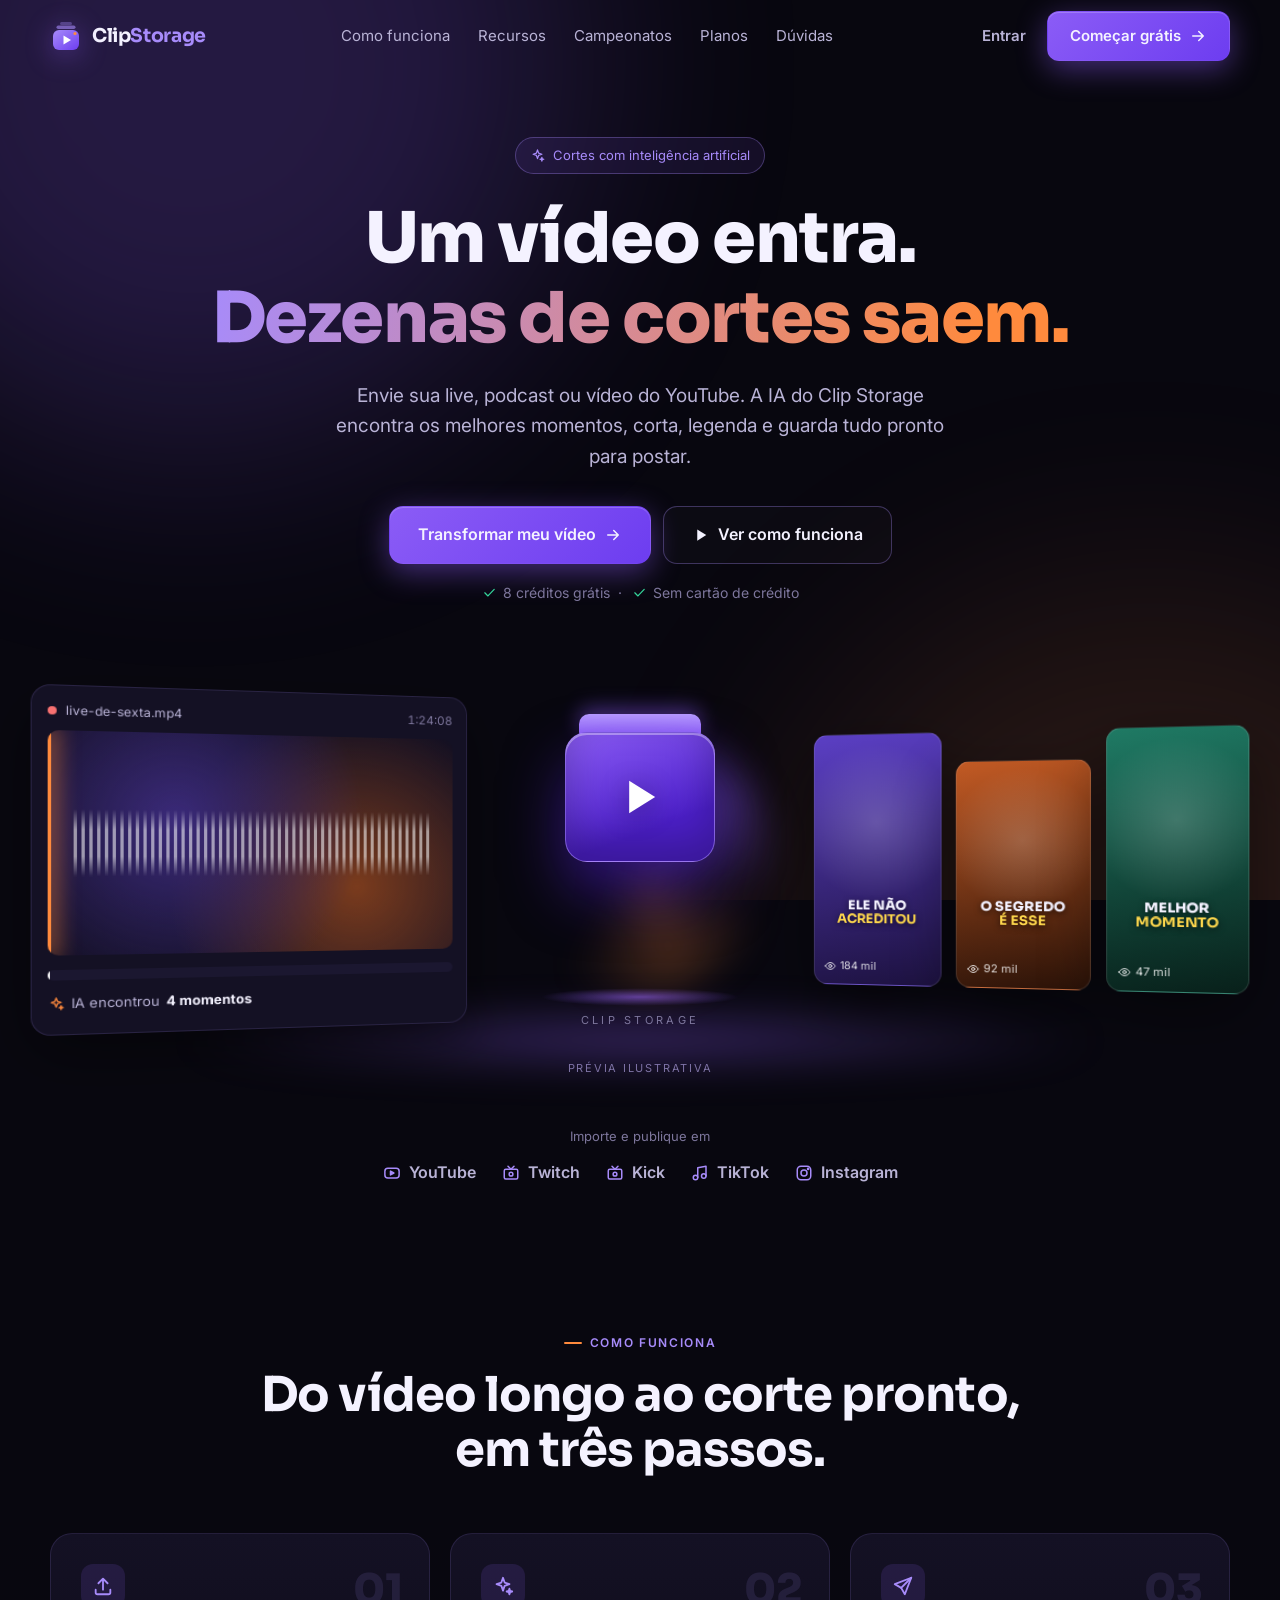
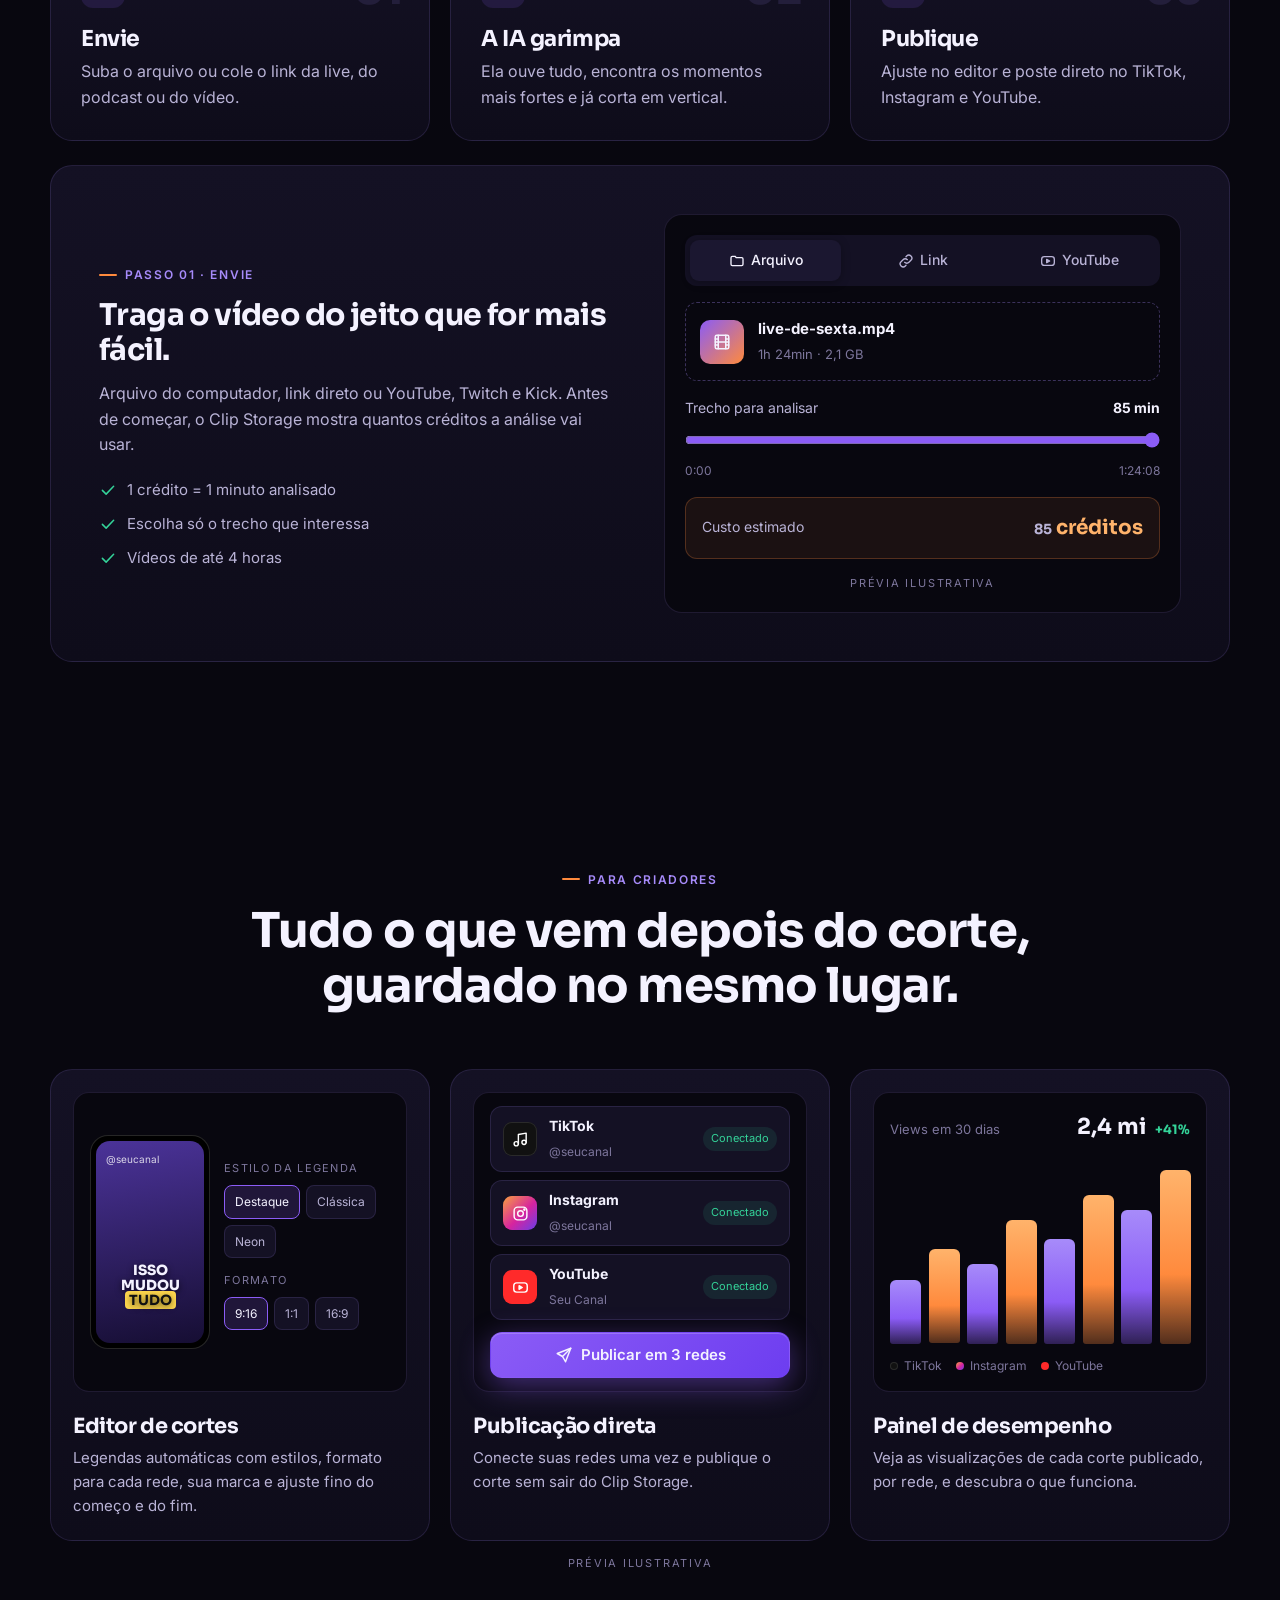
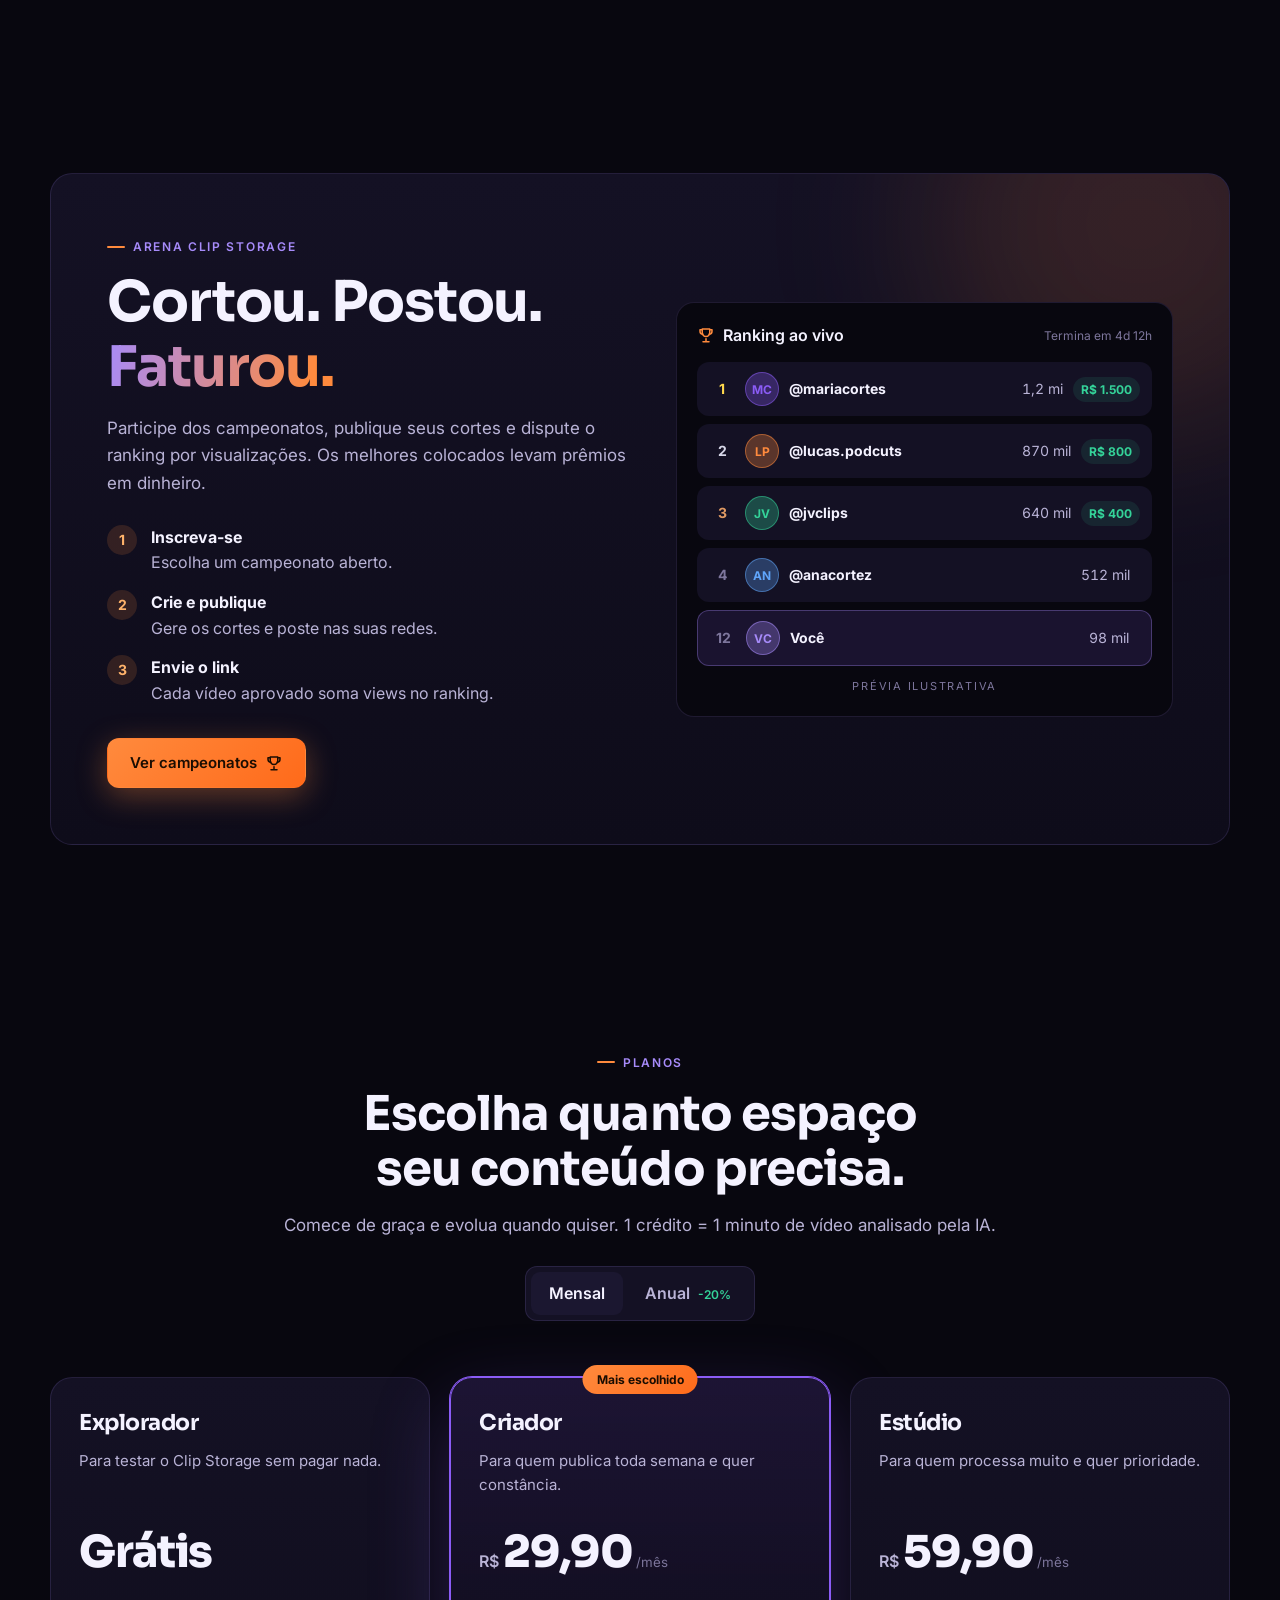
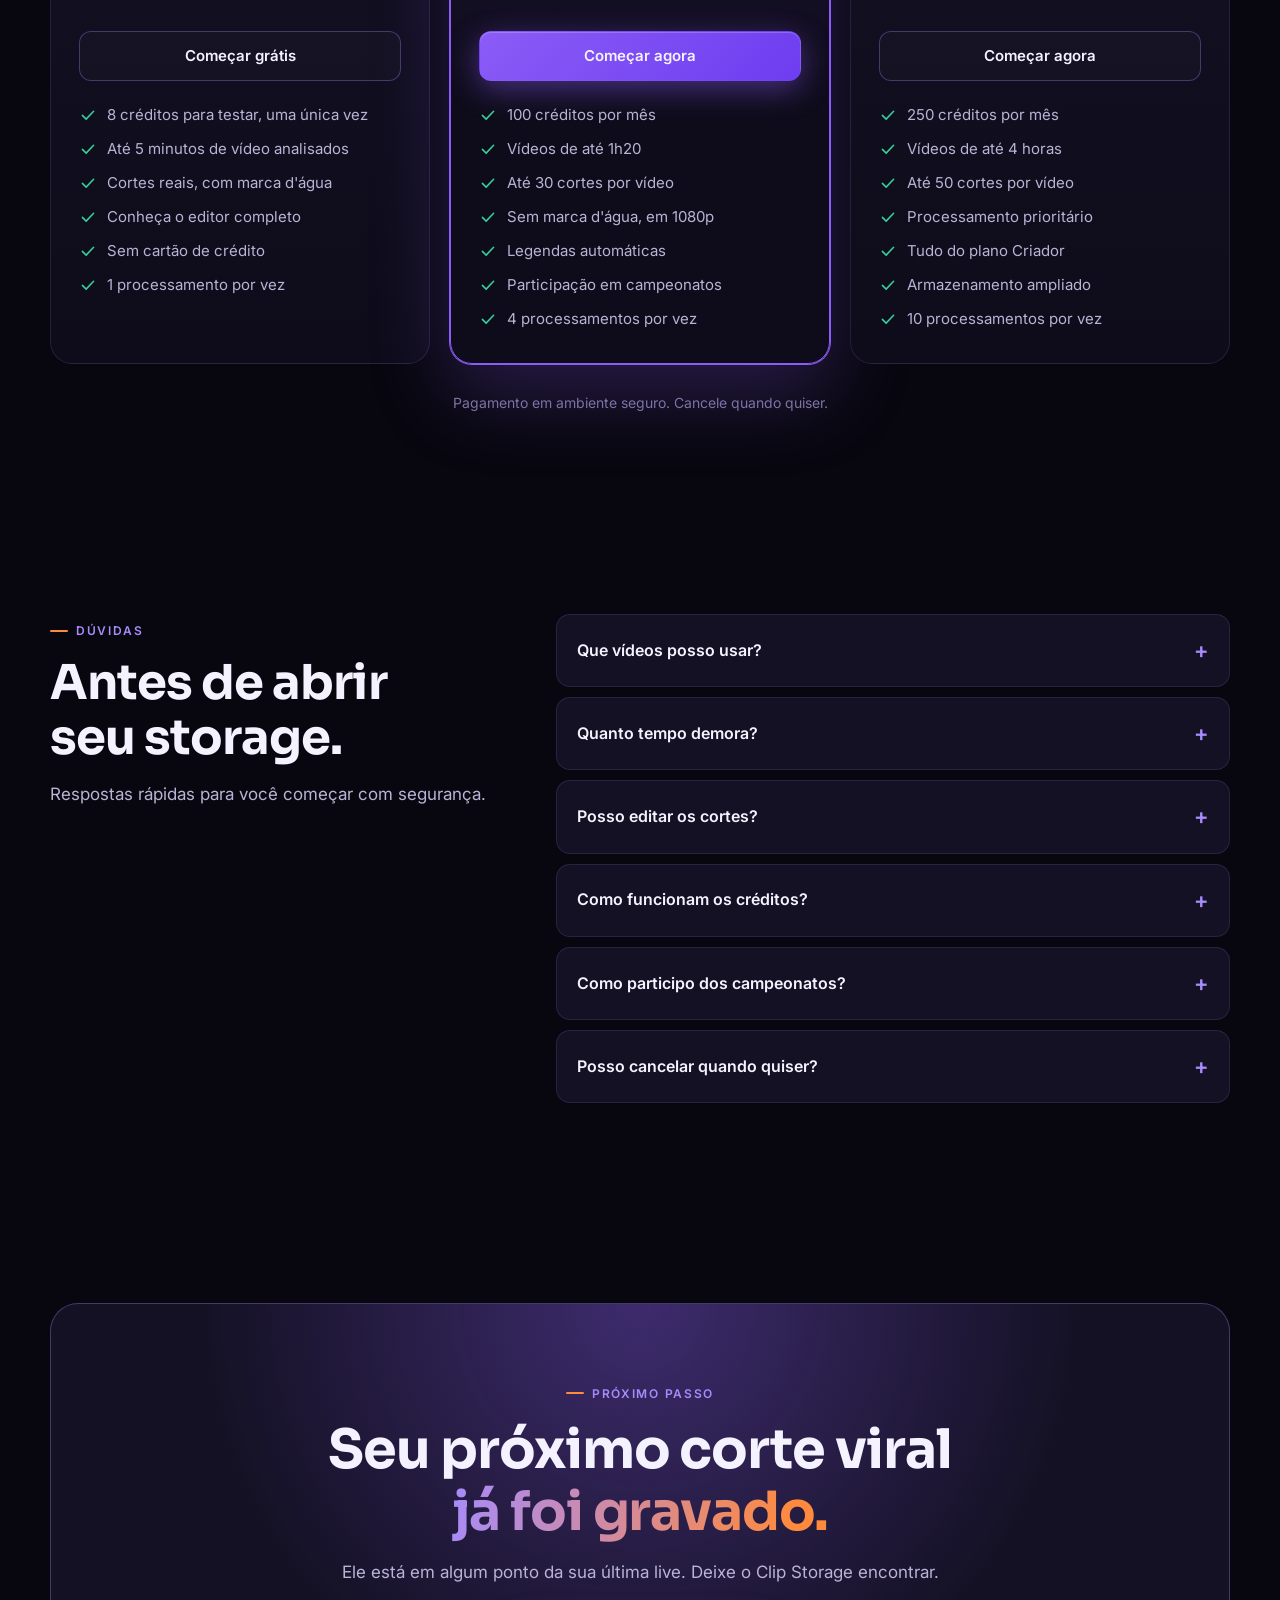
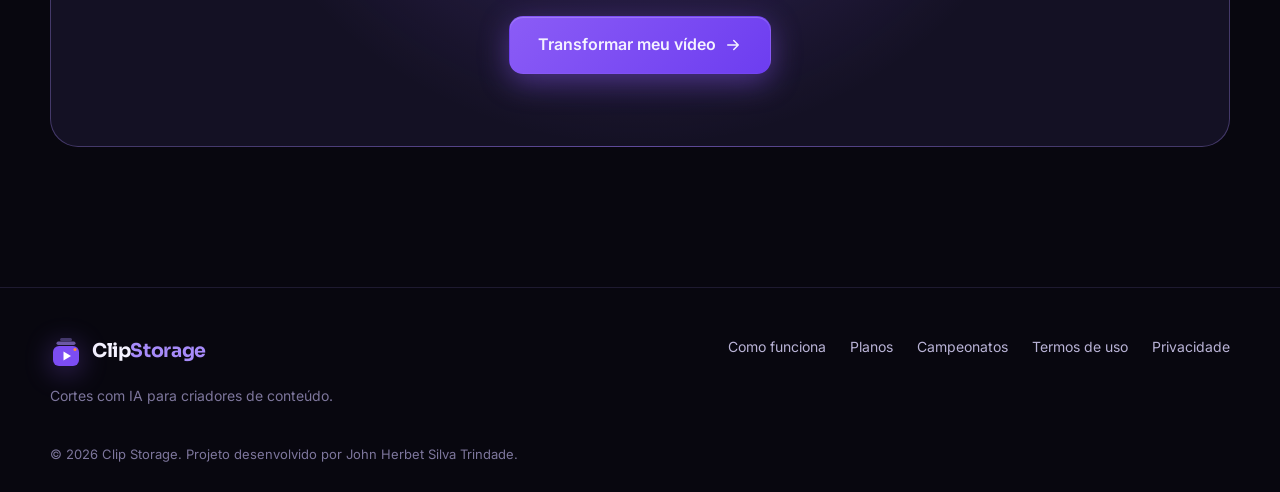
==== index.html @ c5cd85ee "Clip Storage: site, servidor com IA, importação por link e pagamentos - Site completo: página inicia" ====
<!DOCTYPE html>
<html lang="pt-BR">
<head>
  <meta charset="UTF-8">
  <meta name="viewport" content="width=device-width, initial-scale=1">
  <title>Clip Storage — Um vídeo entra. Dezenas de cortes saem.</title>
  <meta name="description" content="Envie sua live, podcast ou vídeo do YouTube. A IA do Clip Storage encontra os melhores momentos, corta, legenda e guarda tudo pronto para postar.">
  <meta name="theme-color" content="#08070f">
  <link rel="icon" href="assets/img/logo.svg" type="image/svg+xml">
  <link rel="preconnect" href="https://fonts.googleapis.com">
  <link rel="preconnect" href="https://fonts.gstatic.com" crossorigin>
  <link href="https://fonts.googleapis.com/css2?family=Inter:wght@400;500;600;700&family=Sora:wght@500;600;700;800&display=swap" rel="stylesheet">
  <link rel="stylesheet" href="assets/css/base.css">
  <link rel="stylesheet" href="assets/css/landing.css">
</head>
<body>
  <a class="pular-conteudo" href="#conteudo">Pular para o conteúdo</a>
  <div class="brilho-fundo" aria-hidden="true"></div>

  <!-- ================= CABEÇALHO ================= -->
  <header class="topo" id="topo">
    <div class="container topo-inner">
      <a href="index.html" class="logo" aria-label="Clip Storage, início">
        <svg viewBox="0 0 32 32" aria-hidden="true"><defs><linearGradient id="lg" x1="0" y1="0" x2="1" y2="1"><stop offset="0" stop-color="#a78bfa"/><stop offset="1" stop-color="#6d3df0"/></linearGradient></defs><rect x="10" y="2" width="12" height="3" rx="1.5" fill="#a78bfa" opacity=".35"/><rect x="6.5" y="5.5" width="19" height="3.5" rx="1.75" fill="#a78bfa" opacity=".6"/><rect x="3" y="10" width="26" height="20" rx="6" fill="url(#lg)"/><path d="M13.5 15.5v9l7.5-4.5z" fill="#fff"/><circle cx="25" cy="13.5" r="1.6" fill="#ff8a3d"/></svg>
        <span>Clip<b>Storage</b></span>
      </a>
      <nav class="menu" id="menu" aria-label="Principal">
        <a href="#como-funciona">Como funciona</a>
        <a href="#recursos">Recursos</a>
        <a href="#arena">Campeonatos</a>
        <a href="#planos">Planos</a>
        <a href="#duvidas">Dúvidas</a>
        <div class="menu-acoes-mobile">
          <a href="login.html" class="btn btn-contorno btn-bloco">Entrar</a>
          <a href="cadastro.html" class="btn btn-primario btn-bloco">Começar grátis</a>
        </div>
      </nav>
      <div class="topo-acoes">
        <a href="login.html" class="btn btn-fantasma">Entrar</a>
        <a href="cadastro.html" class="btn btn-primario">Começar grátis <i data-icone="seta"></i></a>
      </div>
      <button class="menu-botao icone-btn" id="menuBotao" aria-label="Abrir menu" aria-expanded="false"><i data-icone="menu"></i></button>
    </div>
  </header>

  <main id="conteudo">
    <!-- ================= HERO ================= -->
    <section class="hero">
      <div class="container hero-texto">
        <span class="selo"><i data-icone="brilho"></i> Cortes com inteligência artificial</span>
        <h1>Um vídeo entra.<br><span class="grad">Dezenas de cortes saem.</span></h1>
        <p class="hero-sub">Envie sua live, podcast ou vídeo do YouTube. A IA do Clip Storage encontra os melhores momentos, corta, legenda e guarda tudo pronto para postar.</p>
        <div class="hero-ctas">
          <a href="cadastro.html" class="btn btn-primario btn-grande">Transformar meu vídeo <i data-icone="seta"></i></a>
          <a href="#como-funciona" class="btn btn-contorno btn-grande"><i data-icone="play"></i> Ver como funciona</a>
        </div>
        <p class="hero-nota"><i data-icone="check"></i> 8 créditos grátis &nbsp;·&nbsp; <i data-icone="check"></i> Sem cartão de crédito</p>
      </div>

      <!-- Palco animado -->
      <div class="container">
        <div class="palco" aria-hidden="true">
          <div class="palco-video">
            <div class="pv-topo"><span class="pv-ponto ao-vivo"></span> live-de-sexta.mp4 <span class="pv-tempo">1:24:08</span></div>
            <div class="pv-tela">
              <div class="pv-onda"></div>
              <div class="pv-scan"></div>
            </div>
            <div class="pv-linha">
              <span class="pv-trecho t1"></span><span class="pv-trecho t2"></span><span class="pv-trecho t3"></span><span class="pv-trecho t4"></span>
              <span class="pv-cursor"></span>
            </div>
            <div class="pv-rotulo"><i data-icone="brilho"></i> IA encontrou <b>4 momentos</b></div>
          </div>

          <div class="palco-caixa">
            <div class="caixa-raios"></div>
            <div class="caixa">
              <div class="caixa-tampa"></div>
              <div class="caixa-corpo"><i data-icone="play"></i></div>
            </div>
            <div class="caixa-base"></div>
            <span class="caixa-rotulo">CLIP STORAGE</span>
          </div>

          <div class="palco-cortes">
            <div class="corte c1"><span class="corte-legenda">ELE NÃO<br><b>ACREDITOU</b></span><span class="corte-views"><i data-icone="olho"></i> 184 mil</span></div>
            <div class="corte c2"><span class="corte-legenda">O SEGREDO<br><b>É ESSE</b></span><span class="corte-views"><i data-icone="olho"></i> 92 mil</span></div>
            <div class="corte c3"><span class="corte-legenda">MELHOR<br><b>MOMENTO</b></span><span class="corte-views"><i data-icone="olho"></i> 47 mil</span></div>
          </div>
        </div>
        <p class="ilustrativo">Prévia ilustrativa</p>
      </div>

      <div class="container plataformas">
        <span>Importe e publique em</span>
        <ul>
          <li><i data-icone="youtube"></i> YouTube</li>
          <li><i data-icone="radio"></i> Twitch</li>
          <li><i data-icone="radio"></i> Kick</li>
          <li><i data-icone="musica"></i> TikTok</li>
          <li><i data-icone="camera"></i> Instagram</li>
        </ul>
      </div>
    </section>

    <!-- ================= COMO FUNCIONA ================= -->
    <section class="secao" id="como-funciona">
      <div class="container">
        <div class="secao-cabeca revelar">
          <span class="etiqueta">Como funciona</span>
          <h2>Do vídeo longo ao corte pronto,<br>em três passos.</h2>
        </div>

        <ol class="passos">
          <li class="passo cartao revelar"><span class="passo-num">01</span><i data-icone="upload"></i><h3>Envie</h3><p>Suba o arquivo ou cole o link da live, do podcast ou do vídeo.</p></li>
          <li class="passo cartao revelar"><span class="passo-num">02</span><i data-icone="brilho"></i><h3>A IA garimpa</h3><p>Ela ouve tudo, encontra os momentos mais fortes e já corta em vertical.</p></li>
          <li class="passo cartao revelar"><span class="passo-num">03</span><i data-icone="enviar"></i><h3>Publique</h3><p>Ajuste no editor e poste direto no TikTok, Instagram e YouTube.</p></li>
        </ol>

        <!-- Demonstração interativa -->
        <div class="demo cartao revelar">
          <div class="demo-texto">
            <span class="etiqueta">Passo 01 · Envie</span>
            <h3>Traga o vídeo do jeito que for mais fácil.</h3>
            <p>Arquivo do computador, link direto ou YouTube, Twitch e Kick. Antes de começar, o Clip Storage mostra quantos créditos a análise vai usar.</p>
            <ul class="lista-check">
              <li><i data-icone="check"></i> 1 crédito = 1 minuto analisado</li>
              <li><i data-icone="check"></i> Escolha só o trecho que interessa</li>
              <li><i data-icone="check"></i> Vídeos de até 4 horas</li>
            </ul>
          </div>
          <div class="demo-painel">
            <div class="abas" role="tablist">
              <button class="aba ativa" role="tab" data-aba="arquivo"><i data-icone="pasta"></i> Arquivo</button>
              <button class="aba" role="tab" data-aba="link"><i data-icone="link"></i> Link</button>
              <button class="aba" role="tab" data-aba="youtube"><i data-icone="youtube"></i> YouTube</button>
            </div>
            <div class="demo-arquivo">
              <div class="demo-icone"><i data-icone="filme"></i></div>
              <div>
                <strong id="demoNome">live-de-sexta.mp4</strong>
                <span id="demoInfo">1h 24min · 2,1 GB</span>
              </div>
            </div>
            <div class="demo-trecho">
              <div class="demo-trecho-topo"><span>Trecho para analisar</span><b id="demoMin">85 min</b></div>
              <input type="range" id="demoRange" min="5" max="85" value="85" aria-label="Minutos para analisar">
              <div class="demo-trecho-escala"><span>0:00</span><span>1:24:08</span></div>
            </div>
            <div class="demo-custo">
              <span>Custo estimado</span>
              <strong><span id="demoCreditos">85</span> créditos</strong>
            </div>
            <p class="ilustrativo">Prévia ilustrativa</p>
          </div>
        </div>
      </div>
    </section>

    <!-- ================= RECURSOS ================= -->
    <section class="secao" id="recursos">
      <div class="container">
        <div class="secao-cabeca revelar">
          <span class="etiqueta">Para criadores</span>
          <h2>Tudo o que vem depois do corte,<br>guardado no mesmo lugar.</h2>
        </div>

        <div class="recursos">
          <!-- Editor -->
          <article class="recurso cartao revelar">
            <div class="recurso-visual editor-mini">
              <div class="celular">
                <div class="celular-tela">
                  <span class="celular-user">@seucanal</span>
                  <span class="legenda-demo estilo-destaque" id="legendaDemo">ISSO MUDOU<br><b>TUDO</b></span>
                </div>
              </div>
              <div class="editor-opcoes">
                <span class="mini-titulo">Estilo da legenda</span>
                <div class="chips" id="chipsLegenda">
                  <button class="chip ativo" data-estilo="destaque">Destaque</button>
                  <button class="chip" data-estilo="classica">Clássica</button>
                  <button class="chip" data-estilo="neon">Neon</button>
                </div>
                <span class="mini-titulo">Formato</span>
                <div class="chips"><span class="chip ativo">9:16</span><span class="chip">1:1</span><span class="chip">16:9</span></div>
              </div>
            </div>
            <h3>Editor de cortes</h3>
            <p>Legendas automáticas com estilos, formato para cada rede, sua marca e ajuste fino do começo e do fim.</p>
          </article>

          <!-- Publicação -->
          <article class="recurso cartao revelar">
            <div class="recurso-visual redes">
              <div class="rede"><span class="rede-icone tt"><i data-icone="musica"></i></span><div><b>TikTok</b><small>@seucanal</small></div><span class="conectado">Conectado</span></div>
              <div class="rede"><span class="rede-icone ig"><i data-icone="camera"></i></span><div><b>Instagram</b><small>@seucanal</small></div><span class="conectado">Conectado</span></div>
              <div class="rede"><span class="rede-icone yt"><i data-icone="youtube"></i></span><div><b>YouTube</b><small>Seu Canal</small></div><span class="conectado">Conectado</span></div>
              <button class="btn btn-primario btn-bloco" id="btnPublicarDemo"><i data-icone="enviar"></i> Publicar em 3 redes</button>
            </div>
            <h3>Publicação direta</h3>
            <p>Conecte suas redes uma vez e publique o corte sem sair do Clip Storage.</p>
          </article>

          <!-- Desempenho -->
          <article class="recurso cartao revelar">
            <div class="recurso-visual grafico">
              <div class="grafico-topo"><span>Views em 30 dias</span><b>2,4 mi <em>+41%</em></b></div>
              <div class="barras">
                <span style="--h:35%"></span><span style="--h:52%"></span><span style="--h:44%"></span><span style="--h:68%"></span><span style="--h:58%"></span><span style="--h:82%"></span><span style="--h:74%"></span><span style="--h:96%"></span>
              </div>
              <div class="grafico-legenda"><span><i class="bola tt"></i> TikTok</span><span><i class="bola ig"></i> Instagram</span><span><i class="bola yt"></i> YouTube</span></div>
            </div>
            <h3>Painel de desempenho</h3>
            <p>Veja as visualizações de cada corte publicado, por rede, e descubra o que funciona.</p>
          </article>
        </div>
        <p class="ilustrativo">Prévia ilustrativa</p>
      </div>
    </section>

    <!-- ================= ARENA / CAMPEONATOS ================= -->
    <section class="secao" id="arena">
      <div class="container arena cartao revelar">
        <div class="arena-texto">
          <span class="etiqueta">Arena Clip Storage</span>
          <h2>Cortou. Postou.<br><span class="grad">Faturou.</span></h2>
          <p>Participe dos campeonatos, publique seus cortes e dispute o ranking por visualizações. Os melhores colocados levam prêmios em dinheiro.</p>
          <ol class="arena-passos">
            <li><span>1</span><div><b>Inscreva-se</b>Escolha um campeonato aberto.</div></li>
            <li><span>2</span><div><b>Crie e publique</b>Gere os cortes e poste nas suas redes.</div></li>
            <li><span>3</span><div><b>Envie o link</b>Cada vídeo aprovado soma views no ranking.</div></li>
          </ol>
          <a href="campeonatos.html" class="btn btn-destaque">Ver campeonatos <i data-icone="trofeu"></i></a>
        </div>
        <div class="ranking">
          <div class="ranking-topo"><span><i data-icone="trofeu"></i> Ranking ao vivo</span><small>Termina em 4d 12h</small></div>
          <ol>
            <li class="r1"><span class="pos">1</span><span class="avatar" style="--c:#8b5cf6">MC</span><b>@mariacortes</b><span class="r-views">1,2 mi</span><span class="premio">R$ 1.500</span></li>
            <li class="r2"><span class="pos">2</span><span class="avatar" style="--c:#ff8a3d">LP</span><b>@lucas.podcuts</b><span class="r-views">870 mil</span><span class="premio">R$ 800</span></li>
            <li class="r3"><span class="pos">3</span><span class="avatar" style="--c:#34d399">JV</span><b>@jvclips</b><span class="r-views">640 mil</span><span class="premio">R$ 400</span></li>
            <li><span class="pos">4</span><span class="avatar" style="--c:#60a5fa">AN</span><b>@anacortez</b><span class="r-views">512 mil</span></li>
            <li class="voce"><span class="pos">12</span><span class="avatar" style="--c:#a78bfa">VC</span><b>Você</b><span class="r-views">98 mil</span></li>
          </ol>
          <p class="ilustrativo">Prévia ilustrativa</p>
        </div>
      </div>
    </section>

    <!-- ================= PLANOS ================= -->
    <section class="secao" id="planos">
      <div class="container">
        <div class="secao-cabeca revelar">
          <span class="etiqueta">Planos</span>
          <h2>Escolha quanto espaço<br>seu conteúdo precisa.</h2>
          <p>Comece de graça e evolua quando quiser. 1 crédito = 1 minuto de vídeo analisado pela IA.</p>
          <div class="ciclo" role="group" aria-label="Ciclo de cobrança">
            <button class="ciclo-btn ativo" data-ciclo="mensal">Mensal</button>
            <button class="ciclo-btn" data-ciclo="anual">Anual <em>-20%</em></button>
          </div>
        </div>

        <div class="planos">
          <article class="plano cartao revelar">
            <h3>Explorador</h3>
            <p class="plano-desc">Para testar o Clip Storage sem pagar nada.</p>
            <div class="preco"><strong>Grátis</strong></div>
            <p class="preco-anual">&nbsp;</p>
            <a href="cadastro.html" class="btn btn-contorno btn-bloco">Começar grátis</a>
            <ul class="lista-check">
              <li><i data-icone="check"></i> 8 créditos para testar, uma única vez</li>
              <li><i data-icone="check"></i> Até 5 minutos de vídeo analisados</li>
              <li><i data-icone="check"></i> Cortes reais, com marca d'água</li>
              <li><i data-icone="check"></i> Conheça o editor completo</li>
              <li><i data-icone="check"></i> Sem cartão de crédito</li>
              <li><i data-icone="check"></i> 1 processamento por vez</li>
            </ul>
          </article>

          <article class="plano cartao destaque revelar">
            <span class="plano-selo">Mais escolhido</span>
            <h3>Criador</h3>
            <p class="plano-desc">Para quem publica toda semana e quer constância.</p>
            <div class="preco" data-mensal="29,90" data-anual="23,90"><span>R$</span><strong>29,90</strong><small>/mês</small></div>
            <p class="preco-anual">Cobrado anualmente: R$ 286,80</p>
            <a href="cadastro.html?plano=criador" class="btn btn-primario btn-bloco">Começar agora</a>
            <ul class="lista-check">
              <li><i data-icone="check"></i> 100 créditos por mês</li>
              <li><i data-icone="check"></i> Vídeos de até 1h20</li>
              <li><i data-icone="check"></i> Até 30 cortes por vídeo</li>
              <li><i data-icone="check"></i> Sem marca d'água, em 1080p</li>
              <li><i data-icone="check"></i> Legendas automáticas</li>
              <li><i data-icone="check"></i> Participação em campeonatos</li>
              <li><i data-icone="check"></i> 4 processamentos por vez</li>
            </ul>
          </article>

          <article class="plano cartao revelar">
            <h3>Estúdio</h3>
            <p class="plano-desc">Para quem processa muito e quer prioridade.</p>
            <div class="preco" data-mensal="59,90" data-anual="47,90"><span>R$</span><strong>59,90</strong><small>/mês</small></div>
            <p class="preco-anual">Cobrado anualmente: R$ 574,80</p>
            <a href="cadastro.html?plano=estudio" class="btn btn-contorno btn-bloco">Começar agora</a>
            <ul class="lista-check">
              <li><i data-icone="check"></i> 250 créditos por mês</li>
              <li><i data-icone="check"></i> Vídeos de até 4 horas</li>
              <li><i data-icone="check"></i> Até 50 cortes por vídeo</li>
              <li><i data-icone="check"></i> Processamento prioritário</li>
              <li><i data-icone="check"></i> Tudo do plano Criador</li>
              <li><i data-icone="check"></i> Armazenamento ampliado</li>
              <li><i data-icone="check"></i> 10 processamentos por vez</li>
            </ul>
          </article>
        </div>
        <p class="planos-nota">Pagamento em ambiente seguro. Cancele quando quiser.</p>
      </div>
    </section>

    <!-- ================= DÚVIDAS ================= -->
    <section class="secao" id="duvidas">
      <div class="container duvidas">
        <div class="secao-cabeca esquerda revelar">
          <span class="etiqueta">Dúvidas</span>
          <h2>Antes de abrir<br>seu storage.</h2>
          <p>Respostas rápidas para você começar com segurança.</p>
        </div>
        <div class="faq revelar">
          <details>
            <summary>Que vídeos posso usar?</summary>
            <p>Lives, podcasts, aulas, vlogs e vídeos do YouTube, Twitch ou Kick. Você pode enviar o arquivo ou colar o link. Use apenas conteúdo seu ou que você tem permissão para usar.</p>
          </details>
          <details>
            <summary>Quanto tempo demora?</summary>
            <p>Na maioria dos casos, poucos minutos. Um vídeo de 1 hora costuma ficar pronto em até 10 minutos. Você recebe um aviso quando os cortes estiverem prontos.</p>
          </details>
          <details>
            <summary>Posso editar os cortes?</summary>
            <p>Sim. No editor você ajusta início e fim, troca o estilo da legenda, muda o formato (9:16, 1:1 ou 16:9) e adiciona sua marca.</p>
          </details>
          <details>
            <summary>Como funcionam os créditos?</summary>
            <p>1 crédito equivale a 1 minuto de vídeo analisado. Os créditos dos planos pagos renovam a cada ciclo. Antes de cada análise, mostramos o custo exato.</p>
          </details>
          <details>
            <summary>Como participo dos campeonatos?</summary>
            <p>Assinantes dos planos Criador e Estúdio podem se inscrever nos campeonatos abertos, publicar os cortes e enviar os links. O ranking é por visualizações e os primeiros colocados ganham prêmios.</p>
          </details>
          <details>
            <summary>Posso cancelar quando quiser?</summary>
            <p>Sim, sem multa. Você continua com acesso até o fim do período já pago.</p>
          </details>
        </div>
      </div>
    </section>

    <!-- ================= CTA FINAL ================= -->
    <section class="secao">
      <div class="container cta-final revelar">
        <span class="etiqueta">Próximo passo</span>
        <h2>Seu próximo corte viral<br><span class="grad">já foi gravado.</span></h2>
        <p>Ele está em algum ponto da sua última live. Deixe o Clip Storage encontrar.</p>
        <a href="cadastro.html" class="btn btn-primario btn-grande">Transformar meu vídeo <i data-icone="seta"></i></a>
      </div>
    </section>
  </main>

  <!-- ================= RODAPÉ ================= -->
  <footer class="rodape">
    <div class="container rodape-inner">
      <div>
        <a href="index.html" class="logo"><svg viewBox="0 0 32 32" aria-hidden="true"><rect x="10" y="2" width="12" height="3" rx="1.5" fill="#a78bfa" opacity=".35"/><rect x="6.5" y="5.5" width="19" height="3.5" rx="1.75" fill="#a78bfa" opacity=".6"/><rect x="3" y="10" width="26" height="20" rx="6" fill="#7c4df3"/><path d="M13.5 15.5v9l7.5-4.5z" fill="#fff"/><circle cx="25" cy="13.5" r="1.6" fill="#ff8a3d"/></svg><span>Clip<b>Storage</b></span></a>
        <p>Cortes com IA para criadores de conteúdo.</p>
      </div>
      <nav aria-label="Rodapé">
        <a href="#como-funciona">Como funciona</a>
        <a href="#planos">Planos</a>
        <a href="campeonatos.html">Campeonatos</a>
        <a href="termos.html">Termos de uso</a>
        <a href="privacidade.html">Privacidade</a>
      </nav>
    </div>
    <div class="container rodape-base">© 2026 Clip Storage. Projeto desenvolvido por John Herbet Silva Trindade.</div>
  </footer>

  <div class="toast" id="toast" role="status"></div>
  <script src="assets/js/icones.js"></script>
  <script src="assets/js/main.js"></script>
</body>
</html>
---- assets/css/base.css ----
/* =========================================================
   CLIP STORAGE — Design system (cores, fontes, componentes)
   ========================================================= */
:root {
  /* Cores */
  --bg: #08070f;
  --bg-2: #0e0c1a;
  --surface: #141124;
  --surface-2: #1b1730;
  --border: rgba(167, 139, 250, 0.14);
  --border-strong: rgba(167, 139, 250, 0.32);
  --text: #f4f2ff;
  --text-2: #b9b3d6;
  --text-3: #7d769c;
  --primary: #8b5cf6;
  --primary-2: #a78bfa;
  --primary-glow: rgba(139, 92, 246, 0.45);
  --accent: #ff8a3d;
  --accent-2: #ffb36b;
  --success: #34d399;
  --danger: #f87171;

  /* Tipografia */
  --font-title: "Sora", system-ui, sans-serif;
  --font-body: "Inter", system-ui, sans-serif;

  /* Medidas */
  --radius: 14px;
  --radius-lg: 22px;
  --container: 1180px;
  --shadow: 0 20px 60px rgba(0, 0, 0, 0.45);
}

*, *::before, *::after { box-sizing: border-box; margin: 0; padding: 0; }
html { scroll-behavior: smooth; }
body {
  font-family: var(--font-body);
  background: var(--bg);
  color: var(--text);
  line-height: 1.6;
  -webkit-font-smoothing: antialiased;
  overflow-x: hidden;
}
img, svg { display: block; max-width: 100%; }
[hidden] { display: none !important; }
a { color: inherit; text-decoration: none; }
button, input, select, textarea { font: inherit; color: inherit; }
h1, h2, h3, h4 { font-family: var(--font-title); line-height: 1.15; letter-spacing: -0.02em; }

.container { width: min(100% - 40px, var(--container)); margin-inline: auto; }
.pular-conteudo {
  position: absolute; left: -999px; top: 8px; z-index: 999;
  background: var(--primary); padding: 8px 14px; border-radius: 8px;
}
.pular-conteudo:focus { left: 8px; }

/* Texto em degradê */
.grad {
  background: linear-gradient(100deg, var(--primary-2), var(--accent) 90%);
  -webkit-background-clip: text; background-clip: text; color: transparent;
}
.etiqueta {
  display: inline-flex; align-items: center; gap: 8px;
  font-size: 12px; font-weight: 600; letter-spacing: 0.14em; text-transform: uppercase;
  color: var(--primary-2);
}
.etiqueta::before { content: ""; width: 18px; height: 2px; background: var(--accent); border-radius: 2px; }
.ilustrativo { font-size: 11px; letter-spacing: 0.16em; text-transform: uppercase; color: var(--text-3); text-align: center; }

/* ---------- Botões ---------- */
.btn {
  display: inline-flex; align-items: center; justify-content: center; gap: 8px;
  padding: 12px 22px; border-radius: 12px; border: 1px solid transparent;
  font-weight: 600; font-size: 15px; cursor: pointer; white-space: nowrap;
  transition: transform 0.15s, box-shadow 0.2s, background 0.2s, border-color 0.2s;
}
.btn:hover { transform: translateY(-1px); }
.btn:active { transform: translateY(0); }
.btn svg { width: 18px; height: 18px; }
.btn-primario {
  background: linear-gradient(135deg, var(--primary), #6d3df0);
  box-shadow: 0 8px 30px var(--primary-glow), inset 0 1px 0 rgba(255, 255, 255, 0.2);
}
.btn-primario:hover { box-shadow: 0 10px 40px var(--primary-glow), inset 0 1px 0 rgba(255, 255, 255, 0.25); }
.btn-destaque { background: linear-gradient(135deg, var(--accent), #ff6a1a); color: #1a0d02; box-shadow: 0 8px 30px rgba(255, 138, 61, 0.35); }
.btn-contorno { border-color: var(--border-strong); background: rgba(255, 255, 255, 0.02); }
.btn-contorno:hover { border-color: var(--primary-2); background: rgba(139, 92, 246, 0.08); }
.btn-fantasma { color: var(--text-2); padding-inline: 12px; }
.btn-fantasma:hover { color: var(--text); }
.btn-bloco { width: 100%; }
.btn-grande { padding: 15px 28px; font-size: 16px; border-radius: 14px; }

/* ---------- Logo ---------- */
.logo { display: inline-flex; align-items: center; gap: 10px; font-family: var(--font-title); font-weight: 700; font-size: 19px; letter-spacing: -0.02em; }
.logo svg { width: 32px; height: 32px; filter: drop-shadow(0 4px 14px var(--primary-glow)); }
.logo span b { color: var(--primary-2); font-weight: 700; }

/* ---------- Cartões ---------- */
.cartao {
  background: linear-gradient(180deg, var(--surface), var(--bg-2));
  border: 1px solid var(--border); border-radius: var(--radius-lg);
}

/* ---------- Formulários ---------- */
.campo { display: flex; flex-direction: column; gap: 8px; }
.campo label { font-size: 14px; font-weight: 500; color: var(--text-2); }
.entrada {
  display: flex; align-items: center; gap: 10px;
  background: var(--bg); border: 1px solid var(--border); border-radius: 12px;
  padding: 0 14px; transition: border-color 0.2s, box-shadow 0.2s;
}
.entrada:focus-within { border-color: var(--primary); box-shadow: 0 0 0 4px rgba(139, 92, 246, 0.18); }
.entrada svg { width: 18px; height: 18px; color: var(--text-3); flex-shrink: 0; }
.entrada input, .entrada select { flex: 1; background: none; border: 0; outline: 0; padding: 13px 0; min-width: 0; }
.entrada input::placeholder { color: var(--text-3); }
.entrada.erro { border-color: var(--danger); }
.msg-erro { font-size: 13px; color: var(--danger); min-height: 0; }
.icone-btn { background: none; border: 0; cursor: pointer; color: var(--text-3); display: grid; place-items: center; }
.icone-btn:hover { color: var(--text); }

.check { display: flex; align-items: center; gap: 10px; font-size: 14px; color: var(--text-2); cursor: pointer; }
.check input { width: 18px; height: 18px; accent-color: var(--primary); }

/* ---------- Animação ao rolar ---------- */
.revelar { opacity: 0; transform: translateY(24px); transition: opacity 0.7s ease, transform 0.7s ease; }
.revelar.visivel { opacity: 1; transform: none; }
@media (prefers-reduced-motion: reduce) {
  .revelar { opacity: 1; transform: none; transition: none; }
  * { animation: none !important; }
}

/* Fundo com brilhos */
.brilho-fundo { position: fixed; inset: 0; pointer-events: none; z-index: -1; overflow: hidden; }
.brilho-fundo::before, .brilho-fundo::after {
  content: ""; position: absolute; width: 60vw; height: 60vw; border-radius: 50%; filter: blur(120px); opacity: 0.22;
}
.brilho-fundo::before { background: var(--primary); top: -25vw; left: -15vw; }
.brilho-fundo::after { background: var(--accent); bottom: -35vw; right: -20vw; opacity: 0.12; }

/* Aviso flutuante (toast) */
.toast {
  position: fixed; bottom: 24px; left: 50%; transform: translate(-50%, 20px); opacity: 0;
  background: var(--surface-2); border: 1px solid var(--border-strong); padding: 12px 18px; border-radius: 12px;
  box-shadow: var(--shadow); font-size: 14px; z-index: 1000; transition: 0.3s; pointer-events: none;
}
.toast.mostrar { opacity: 1; transform: translate(-50%, 0); }

.link { color: var(--primary-2); font-weight: 500; font-size: 14px; }
.link:hover { color: var(--text); text-decoration: underline; }
.btn:disabled { opacity: 0.45; cursor: not-allowed; transform: none; box-shadow: none; }
---- assets/css/landing.css ----
/* =========================================================
   CLIP STORAGE — Página inicial
   ========================================================= */

/* ---------- Cabeçalho ---------- */
.topo {
  position: sticky; top: 0; z-index: 50;
  transition: background 0.3s, border-color 0.3s, backdrop-filter 0.3s;
  border-bottom: 1px solid transparent;
}
.topo.rolou { background: rgba(8, 7, 15, 0.78); backdrop-filter: blur(14px); border-color: var(--border); }
.topo-inner { display: flex; align-items: center; justify-content: space-between; height: 72px; gap: 24px; }
.menu { display: flex; gap: 28px; font-size: 15px; color: var(--text-2); }
.menu a:hover { color: var(--text); }
.menu-acoes-mobile, .menu-botao { display: none; }
.topo-acoes { display: flex; align-items: center; gap: 8px; }

/* ---------- Hero ---------- */
.hero { padding: 64px 0 40px; }
.hero-texto { text-align: center; max-width: 980px; }
.selo {
  display: inline-flex; align-items: center; gap: 8px; padding: 7px 14px; border-radius: 99px;
  background: rgba(139, 92, 246, 0.1); border: 1px solid var(--border-strong);
  font-size: 13px; color: var(--primary-2); margin-bottom: 24px;
}
.selo .icone { width: 15px; height: 15px; }
.hero h1 { font-size: clamp(38px, 6.2vw, 70px); font-weight: 800; }
.hero-sub { font-size: clamp(16px, 2vw, 19px); color: var(--text-2); max-width: 640px; margin: 22px auto 0; }
.hero-ctas { display: flex; gap: 12px; justify-content: center; flex-wrap: wrap; margin-top: 34px; }
.hero-nota { display: flex; justify-content: center; align-items: center; gap: 6px; margin-top: 18px; font-size: 14px; color: var(--text-3); }
.hero-nota .icone { width: 15px; height: 15px; color: var(--success); }

/* ---------- Palco animado ---------- */
.palco {
  position: relative; margin-top: 56px; height: 400px;
  display: grid; grid-template-columns: 1.25fr 0.9fr 1.25fr; align-items: center; gap: 24px;
  perspective: 1200px;
}
.palco::after {
  content: ""; position: absolute; left: 10%; right: 10%; bottom: -10px; height: 60px;
  background: radial-gradient(ellipse at center, var(--primary-glow), transparent 70%); filter: blur(20px); z-index: -1;
}

/* Vídeo original */
.palco-video {
  background: var(--surface); border: 1px solid var(--border); border-radius: 18px; padding: 14px;
  transform: rotateY(14deg); box-shadow: var(--shadow);
}
.pv-topo { display: flex; align-items: center; gap: 8px; font-size: 12px; color: var(--text-2); margin-bottom: 10px; }
.pv-tempo { margin-left: auto; color: var(--text-3); font-variant-numeric: tabular-nums; }
.pv-ponto { width: 8px; height: 8px; border-radius: 50%; background: var(--danger); }
.ao-vivo { animation: piscar 1.4s infinite; }
.pv-tela {
  position: relative; aspect-ratio: 16 / 9; border-radius: 10px; overflow: hidden;
  background: radial-gradient(circle at 30% 40%, #3b2a7a, transparent 60%), radial-gradient(circle at 75% 70%, #7a3b1d, transparent 55%), #120f22;
}
.pv-onda {
  position: absolute; inset: 35% 6%;
  background: repeating-linear-gradient(90deg, rgba(255, 255, 255, 0.55) 0 3px, transparent 3px 7px);
  mask: linear-gradient(transparent, #000 30%, #000 70%, transparent);
  -webkit-mask: linear-gradient(transparent, #000 30%, #000 70%, transparent);
  animation: onda 1.2s ease-in-out infinite alternate; transform-origin: center;
}
.pv-scan {
  position: absolute; top: 0; bottom: 0; width: 3px; background: var(--accent);
  box-shadow: 0 0 20px 4px rgba(255, 138, 61, 0.7); animation: scan 4s linear infinite;
}
.pv-linha { position: relative; height: 10px; border-radius: 99px; background: var(--surface-2); margin-top: 14px; overflow: hidden; }
.pv-trecho { position: absolute; top: 0; bottom: 0; border-radius: 99px; background: linear-gradient(90deg, var(--primary), var(--accent)); opacity: 0; animation: acender 4s infinite; }
.t1 { left: 8%; width: 9%; animation-delay: 0.3s; }
.t2 { left: 31%; width: 7%; animation-delay: 1.2s; }
.t3 { left: 55%; width: 11%; animation-delay: 2.1s; }
.t4 { left: 80%; width: 8%; animation-delay: 3.1s; }
.pv-cursor { position: absolute; top: -2px; bottom: -2px; width: 2px; background: #fff; animation: scan 4s linear infinite; }
.pv-rotulo { display: inline-flex; align-items: center; gap: 6px; margin-top: 12px; font-size: 13px; color: var(--text-2); }
.pv-rotulo .icone { width: 15px; height: 15px; color: var(--accent); }
.pv-rotulo b { color: var(--text); }

/* Caixa (o "storage") */
.palco-caixa { position: relative; display: grid; place-items: center; height: 100%; }
.caixa-raios {
  position: absolute; width: 260px; height: 260px; border-radius: 50%;
  background: conic-gradient(from 0deg, transparent, rgba(139, 92, 246, 0.35), transparent 30%, rgba(255, 138, 61, 0.25), transparent 60%);
  filter: blur(18px); animation: girar 8s linear infinite;
}
.caixa { position: relative; width: 150px; animation: flutuar 4s ease-in-out infinite; }
.caixa-tampa {
  height: 22px; margin: 0 14px -4px; border-radius: 10px 10px 4px 4px;
  background: linear-gradient(180deg, #b79bff, #8b5cf6); box-shadow: 0 -6px 20px var(--primary-glow);
  animation: tampa 4s ease-in-out infinite; transform-origin: left bottom;
}
.caixa-corpo {
  height: 130px; border-radius: 22px; display: grid; place-items: center;
  background: linear-gradient(160deg, #8b5cf6, #4c1fc9 70%);
  border: 1px solid rgba(255, 255, 255, 0.25);
  box-shadow: 0 30px 60px rgba(76, 31, 201, 0.55), inset 0 2px 0 rgba(255, 255, 255, 0.35), inset 0 -20px 40px rgba(0, 0, 0, 0.25);
}
.caixa-corpo .icone { width: 52px; height: 52px; color: #fff; filter: drop-shadow(0 4px 14px rgba(0, 0, 0, 0.35)); }
.caixa-base { width: 200px; height: 18px; border-radius: 50%; margin-top: 18px; background: radial-gradient(ellipse, rgba(139, 92, 246, 0.6), transparent 70%); }
.caixa-rotulo { position: absolute; bottom: 30px; font-size: 11px; letter-spacing: 0.3em; color: var(--text-3); }

/* Cortes verticais */
.palco-cortes { display: flex; gap: 14px; justify-content: center; transform: rotateY(-14deg); }
.corte {
  position: relative; width: 31%; aspect-ratio: 9 / 16; border-radius: 14px; overflow: hidden;
  border: 1px solid rgba(255, 255, 255, 0.12); box-shadow: var(--shadow);
  display: flex; flex-direction: column; justify-content: flex-end; padding: 10px;
  animation: entrarCorte 4s ease-in-out infinite;
}
.c1 { background: linear-gradient(170deg, #5b3fc4, #1d1240); animation-delay: 0s; }
.c2 { background: linear-gradient(170deg, #c25a24, #2a1208); animation-delay: 0.4s; margin-top: 30px; }
.c3 { background: linear-gradient(170deg, #1f7a64, #08201a); animation-delay: 0.8s; }
.corte::before { content: ""; position: absolute; inset: 0; background: radial-gradient(circle at 50% 35%, rgba(255, 255, 255, 0.18), transparent 45%); }
.corte-legenda { position: relative; font-family: var(--font-title); font-weight: 800; font-size: 13px; line-height: 1.1; text-align: center; margin-bottom: 30%; text-shadow: 0 2px 6px rgba(0, 0, 0, 0.6); }
.corte-legenda b { color: #ffd84d; }
.corte-views { position: relative; display: flex; align-items: center; gap: 4px; font-size: 11px; color: rgba(255, 255, 255, 0.85); }
.corte-views .icone { width: 12px; height: 12px; }

@keyframes piscar { 50% { opacity: 0.3; } }
@keyframes onda { from { transform: scaleY(0.45); } to { transform: scaleY(1); } }
@keyframes scan { from { left: 0; } to { left: 100%; } }
@keyframes acender { 0%, 8% { opacity: 0; } 15%, 100% { opacity: 1; } }
@keyframes girar { to { transform: rotate(360deg); } }
@keyframes flutuar { 50% { transform: translateY(-10px); } }
@keyframes tampa { 0%, 60%, 100% { transform: rotate(0); } 75% { transform: rotate(-14deg); } }
@keyframes entrarCorte { 0%, 100% { transform: translateY(0); } 50% { transform: translateY(-8px); } }

/* Plataformas */
.plataformas { display: flex; flex-direction: column; align-items: center; gap: 14px; margin-top: 48px; }
.plataformas > span { font-size: 13px; color: var(--text-3); }
.plataformas ul { list-style: none; display: flex; flex-wrap: wrap; justify-content: center; gap: 10px 26px; }
.plataformas li { display: flex; align-items: center; gap: 8px; color: var(--text-2); font-weight: 600; }
.plataformas .icone { color: var(--primary-2); }

/* ---------- Seções ---------- */
.secao { padding: 100px 0; }
.secao-cabeca { text-align: center; max-width: 860px; margin: 0 auto 56px; }
.secao-cabeca.esquerda { text-align: left; margin: 0; }
.secao-cabeca h2 { font-size: clamp(30px, 4.4vw, 48px); margin-top: 14px; }
.secao-cabeca p { color: var(--text-2); margin-top: 16px; font-size: 17px; }

/* Passos */
.passos { list-style: none; display: grid; grid-template-columns: repeat(3, 1fr); gap: 20px; }
.passo { position: relative; padding: 30px; }
.passo > .icone { width: 44px; height: 44px; padding: 11px; border-radius: 12px; background: rgba(139, 92, 246, 0.14); color: var(--primary-2); }
.passo-num { position: absolute; top: 22px; right: 26px; font-family: var(--font-title); font-size: 42px; font-weight: 800; color: rgba(167, 139, 250, 0.12); }
.passo h3 { font-size: 22px; margin: 18px 0 8px; }
.passo p { color: var(--text-2); }

/* Demonstração */
.demo { display: grid; grid-template-columns: 1fr 1fr; gap: 48px; padding: 48px; margin-top: 24px; align-items: center; }
.demo-texto h3 { font-size: 30px; margin: 14px 0; }
.demo-texto p { color: var(--text-2); }
.lista-check { list-style: none; display: flex; flex-direction: column; gap: 10px; margin-top: 20px; }
.lista-check li { display: flex; gap: 10px; align-items: flex-start; color: var(--text-2); font-size: 15px; }
.lista-check .icone { width: 18px; height: 18px; flex-shrink: 0; margin-top: 3px; color: var(--success); }
.demo-painel { background: var(--bg); border: 1px solid var(--border); border-radius: 18px; padding: 20px; display: flex; flex-direction: column; gap: 16px; }
.abas { display: flex; gap: 6px; background: var(--surface); padding: 5px; border-radius: 12px; }
.aba { flex: 1; display: flex; align-items: center; justify-content: center; gap: 6px; padding: 9px; border: 0; border-radius: 9px; background: none; color: var(--text-2); cursor: pointer; font-size: 14px; font-weight: 500; }
.aba .icone { width: 16px; height: 16px; }
.aba.ativa { background: var(--surface-2); color: var(--text); box-shadow: 0 2px 10px rgba(0, 0, 0, 0.3); }
.demo-arquivo { display: flex; align-items: center; gap: 14px; padding: 14px; border-radius: 12px; border: 1px dashed var(--border-strong); }
.demo-arquivo strong { display: block; font-size: 15px; word-break: break-all; }
.demo-arquivo span { font-size: 13px; color: var(--text-3); }
.demo-icone { width: 44px; height: 44px; border-radius: 10px; display: grid; place-items: center; background: linear-gradient(135deg, var(--primary), var(--accent)); flex-shrink: 0; }
.demo-trecho-topo { display: flex; justify-content: space-between; font-size: 14px; color: var(--text-2); margin-bottom: 10px; }
.demo-trecho-topo b { color: var(--text); }
.demo-trecho-escala { display: flex; justify-content: space-between; font-size: 12px; color: var(--text-3); margin-top: 6px; }
input[type="range"] { width: 100%; accent-color: var(--primary); }
.demo-custo { display: flex; justify-content: space-between; align-items: center; padding: 14px 16px; border-radius: 12px; background: rgba(255, 138, 61, 0.08); border: 1px solid rgba(255, 138, 61, 0.25); }
.demo-custo span { color: var(--text-2); font-size: 14px; }
.demo-custo strong { font-family: var(--font-title); font-size: 20px; color: var(--accent-2); }

/* Recursos */
.recursos { display: grid; grid-template-columns: repeat(3, 1fr); gap: 20px; margin-bottom: 14px; }
.recurso { padding: 22px; display: flex; flex-direction: column; }
.recurso h3 { font-size: 21px; margin: 22px 0 8px; }
.recurso p { color: var(--text-2); font-size: 15px; }
.recurso-visual { height: 300px; border-radius: 16px; background: var(--bg); border: 1px solid var(--border); padding: 16px; }

.editor-mini { display: flex; gap: 14px; align-items: center; }
.celular { width: 120px; flex-shrink: 0; aspect-ratio: 9 / 16; border-radius: 18px; padding: 5px; background: #000; border: 1px solid rgba(255, 255, 255, 0.15); max-height: 236px; }
.celular-tela { position: relative; height: 100%; border-radius: 14px; overflow: hidden; background: linear-gradient(170deg, #4b3399, #160e33); display: flex; flex-direction: column; align-items: center; justify-content: flex-end; padding: 10px 6px 34px; }
.celular-user { position: absolute; top: 10px; left: 10px; font-size: 10px; color: rgba(255, 255, 255, 0.8); }
.legenda-demo { font-family: var(--font-title); font-weight: 800; font-size: 14px; line-height: 1.1; text-align: center; transition: 0.25s; }
.estilo-destaque { text-shadow: 0 2px 6px rgba(0, 0, 0, 0.7); }
.estilo-destaque b { background: #ffd84d; color: #111; padding: 0 4px; border-radius: 4px; }
.estilo-classica { font-family: var(--font-body); font-weight: 700; font-size: 12px; background: rgba(0, 0, 0, 0.65); padding: 4px 8px; border-radius: 6px; }
.estilo-classica b { color: #fff; }
.estilo-neon { color: #f0e6ff; text-shadow: 0 0 6px #a78bfa, 0 0 14px #8b5cf6, 0 0 24px #8b5cf6; }
.estilo-neon b { color: #ffb36b; text-shadow: 0 0 6px #ff8a3d, 0 0 14px #ff8a3d; }
.editor-opcoes { display: flex; flex-direction: column; gap: 8px; min-width: 0; }
.mini-titulo { font-size: 11px; letter-spacing: 0.12em; text-transform: uppercase; color: var(--text-3); margin-top: 6px; }
.chips { display: flex; flex-wrap: wrap; gap: 6px; }
.chip { padding: 6px 10px; font-size: 12px; border-radius: 8px; border: 1px solid var(--border); background: var(--surface); color: var(--text-2); cursor: pointer; }
.chip.ativo { border-color: var(--primary); color: var(--text); background: rgba(139, 92, 246, 0.18); }

.redes { display: flex; flex-direction: column; gap: 8px; justify-content: center; }
.redes .btn { margin-top: 4px; padding: 10px; }
.rede { display: flex; align-items: center; gap: 12px; padding: 8px 12px; border-radius: 12px; background: var(--surface); border: 1px solid var(--border); }
.rede b { display: block; font-size: 14px; }
.rede small { font-size: 12px; color: var(--text-3); }
.rede-icone { width: 34px; height: 34px; border-radius: 9px; display: grid; place-items: center; }
.rede-icone .icone { width: 17px; height: 17px; }
.tt { background: #111; color: #fff; box-shadow: inset 0 0 0 1px #2a2a2a; }
.ig { background: linear-gradient(135deg, #f9a03f, #d6249f 55%, #6a3ee8); color: #fff; }
.yt { background: #ff2a2a; color: #fff; }
.conectado { margin-left: auto; font-size: 11px; color: var(--success); background: rgba(52, 211, 153, 0.1); padding: 3px 8px; border-radius: 99px; }

.grafico { display: flex; flex-direction: column; }
.grafico-topo { display: flex; justify-content: space-between; align-items: baseline; font-size: 13px; color: var(--text-3); }
.grafico-topo b { font-family: var(--font-title); font-size: 22px; color: var(--text); }
.grafico-topo em { font-style: normal; font-size: 13px; color: var(--success); margin-left: 4px; }
.barras { flex: 1; display: flex; align-items: flex-end; gap: 8px; padding: 18px 0 12px; }
.barras span { flex: 1; height: var(--h); border-radius: 6px 6px 3px 3px; background: linear-gradient(180deg, var(--primary-2), var(--primary) 60%, rgba(139, 92, 246, 0.3)); transform-origin: bottom; }
.recurso.visivel .barras span { animation: crescer 0.9s ease-out both; }
.barras span:nth-child(2n) { background: linear-gradient(180deg, var(--accent-2), var(--accent) 60%, rgba(255, 138, 61, 0.3)); }
.grafico-legenda { display: flex; gap: 14px; font-size: 12px; color: var(--text-3); }
.grafico-legenda span { display: flex; align-items: center; gap: 6px; }
.bola { width: 8px; height: 8px; border-radius: 50%; display: inline-block; }
@keyframes crescer { from { transform: scaleY(0); } }

/* Arena */
.arena { display: grid; grid-template-columns: 1.05fr 1fr; gap: 48px; padding: 56px; position: relative; overflow: hidden; }
.arena::before { content: ""; position: absolute; width: 420px; height: 420px; right: -120px; top: -160px; border-radius: 50%; background: rgba(255, 138, 61, 0.14); filter: blur(80px); }
.arena-texto h2 { font-size: clamp(34px, 5vw, 56px); margin: 14px 0 16px; }
.arena-texto > p { color: var(--text-2); font-size: 17px; }
.arena-passos { list-style: none; display: flex; flex-direction: column; gap: 14px; margin: 28px 0 32px; }
.arena-passos li { display: flex; gap: 14px; align-items: flex-start; color: var(--text-2); }
.arena-passos li > span { width: 30px; height: 30px; flex-shrink: 0; border-radius: 50%; display: grid; place-items: center; font-weight: 700; font-size: 14px; background: rgba(255, 138, 61, 0.15); color: var(--accent-2); }
.arena-passos b { display: block; color: var(--text); }
.ranking { position: relative; background: var(--bg); border: 1px solid var(--border); border-radius: 18px; padding: 20px; align-self: center; }
.ranking-topo { display: flex; justify-content: space-between; align-items: center; margin-bottom: 14px; }
.ranking-topo span { display: flex; align-items: center; gap: 8px; font-weight: 600; }
.ranking-topo .icone { color: var(--accent); }
.ranking-topo small { color: var(--text-3); font-size: 12px; }
.ranking ol { list-style: none; display: flex; flex-direction: column; gap: 8px; margin-bottom: 12px; }
.ranking li { display: grid; grid-template-columns: 26px 34px 1fr auto auto; align-items: center; gap: 10px; padding: 10px 12px; border-radius: 12px; background: var(--surface); font-size: 14px; }
.pos { font-weight: 700; color: var(--text-3); text-align: center; }
.r1 .pos { color: #ffd84d; } .r2 .pos { color: #d7d7e8; } .r3 .pos { color: #e09a63; }
.avatar { width: 34px; height: 34px; border-radius: 50%; display: grid; place-items: center; font-size: 12px; font-weight: 700; background: color-mix(in srgb, var(--c) 30%, transparent); color: var(--c); border: 1px solid color-mix(in srgb, var(--c) 50%, transparent); }
.r-views { color: var(--text-2); font-variant-numeric: tabular-nums; }
.premio { font-size: 12px; font-weight: 700; color: var(--success); background: rgba(52, 211, 153, 0.1); padding: 3px 8px; border-radius: 99px; }
.ranking li.voce { background: rgba(139, 92, 246, 0.14); border: 1px solid var(--border-strong); }

/* Planos */
.ciclo { display: inline-flex; gap: 4px; padding: 5px; margin-top: 26px; border-radius: 12px; background: var(--surface); border: 1px solid var(--border); }
.ciclo-btn { border: 0; background: none; padding: 9px 18px; border-radius: 9px; cursor: pointer; color: var(--text-2); font-weight: 600; }
.ciclo-btn em { font-style: normal; font-size: 12px; color: var(--success); margin-left: 4px; }
.ciclo-btn.ativo { background: var(--surface-2); color: var(--text); }
.planos { display: grid; grid-template-columns: repeat(3, 1fr); gap: 20px; align-items: stretch; }
.plano { position: relative; padding: 32px 28px; display: flex; flex-direction: column; gap: 14px; }
.plano h3 { font-size: 22px; }
.plano-desc { color: var(--text-2); font-size: 15px; min-height: 48px; }
.preco { display: flex; align-items: baseline; gap: 4px; margin: 6px 0 2px; }
.preco span { color: var(--text-2); font-weight: 600; }
.preco strong { font-family: var(--font-title); font-size: 44px; font-weight: 800; letter-spacing: -0.03em; }
.preco small { color: var(--text-3); }
.preco-anual { font-size: 13px; color: var(--text-3); margin-top: -8px; visibility: hidden; }
.anual .preco-anual { visibility: visible; }
.plano .lista-check { margin-top: 8px; }
.plano.destaque { border-color: var(--primary); background: linear-gradient(180deg, rgba(139, 92, 246, 0.16), var(--bg-2) 60%); box-shadow: 0 0 0 1px var(--primary), 0 30px 80px rgba(139, 92, 246, 0.25); }
.plano-selo { position: absolute; top: -13px; left: 50%; transform: translateX(-50%); padding: 5px 14px; border-radius: 99px; font-size: 12px; font-weight: 700; background: linear-gradient(135deg, var(--accent), #ff6a1a); color: #1a0d02; }
.planos-nota { text-align: center; color: var(--text-3); font-size: 14px; margin-top: 28px; }

/* Dúvidas */
.duvidas { display: grid; grid-template-columns: 0.8fr 1.2fr; gap: 56px; align-items: start; }
.faq { display: flex; flex-direction: column; gap: 10px; }
.faq details { background: var(--surface); border: 1px solid var(--border); border-radius: 14px; padding: 0 20px; transition: border-color 0.2s; }
.faq details[open] { border-color: var(--border-strong); }
.faq summary { list-style: none; cursor: pointer; padding: 18px 0; font-weight: 600; display: flex; justify-content: space-between; align-items: center; gap: 12px; }
.faq summary::-webkit-details-marker { display: none; }
.faq summary::after { content: "+"; font-size: 22px; color: var(--primary-2); transition: transform 0.2s; }
.faq details[open] summary::after { transform: rotate(45deg); }
.faq details p { color: var(--text-2); padding-bottom: 18px; }

/* CTA final */
.cta-final {
  text-align: center; padding: 72px 24px; border-radius: 28px; position: relative; overflow: hidden;
  background: radial-gradient(circle at 50% 0%, rgba(139, 92, 246, 0.35), transparent 60%), var(--surface);
  border: 1px solid var(--border-strong);
}
.cta-final h2 { font-size: clamp(32px, 5vw, 54px); margin: 16px 0; }
.cta-final p { color: var(--text-2); font-size: 17px; margin-bottom: 30px; }

/* Rodapé */
.rodape { border-top: 1px solid var(--border); padding: 48px 0 28px; margin-top: 40px; }
.rodape-inner { display: flex; justify-content: space-between; gap: 32px; flex-wrap: wrap; }
.rodape-inner p { color: var(--text-3); font-size: 14px; margin-top: 10px; }
.rodape nav { display: flex; gap: 24px; flex-wrap: wrap; color: var(--text-2); font-size: 14px; }
.rodape nav a:hover { color: var(--text); }
.rodape-base { color: var(--text-3); font-size: 13px; margin-top: 36px; }

/* ---------- Responsivo ---------- */
@media (max-width: 980px) {
  .menu {
    position: fixed; inset: 72px 0 auto 0; flex-direction: column; gap: 4px; padding: 16px 20px 24px;
    background: rgba(8, 7, 15, 0.97); border-bottom: 1px solid var(--border);
    transform: translateY(-120%); transition: transform 0.3s; font-size: 17px;
  }
  .menu a { padding: 10px 0; }
  .menu.aberto { transform: none; }
  .menu-acoes-mobile { display: flex; flex-direction: column; gap: 10px; margin-top: 12px; }
  .menu-botao { display: grid; }
  .menu-botao .icone { width: 26px; height: 26px; }
  .topo-acoes { display: none; }
  .palco { grid-template-columns: 1fr 1fr; height: auto; }
  .palco-caixa { display: none; }
  .passos, .recursos, .planos { grid-template-columns: 1fr; max-width: 560px; margin-inline: auto; }
  .demo, .arena, .duvidas { grid-template-columns: 1fr; padding: 28px; }
  .plano.destaque { order: -1; }
}
@media (max-width: 620px) {
  .hero { padding-top: 40px; }
  .palco { grid-template-columns: 1fr; }
  .palco-video, .palco-cortes { transform: none; }
  .secao { padding: 70px 0; }
  .ranking li { grid-template-columns: 22px 30px 1fr auto; font-size: 13px; }
  .ranking .premio { display: none; }
  .editor-mini { flex-direction: column; height: auto; }
  .recurso-visual { height: auto; min-height: 240px; }
}
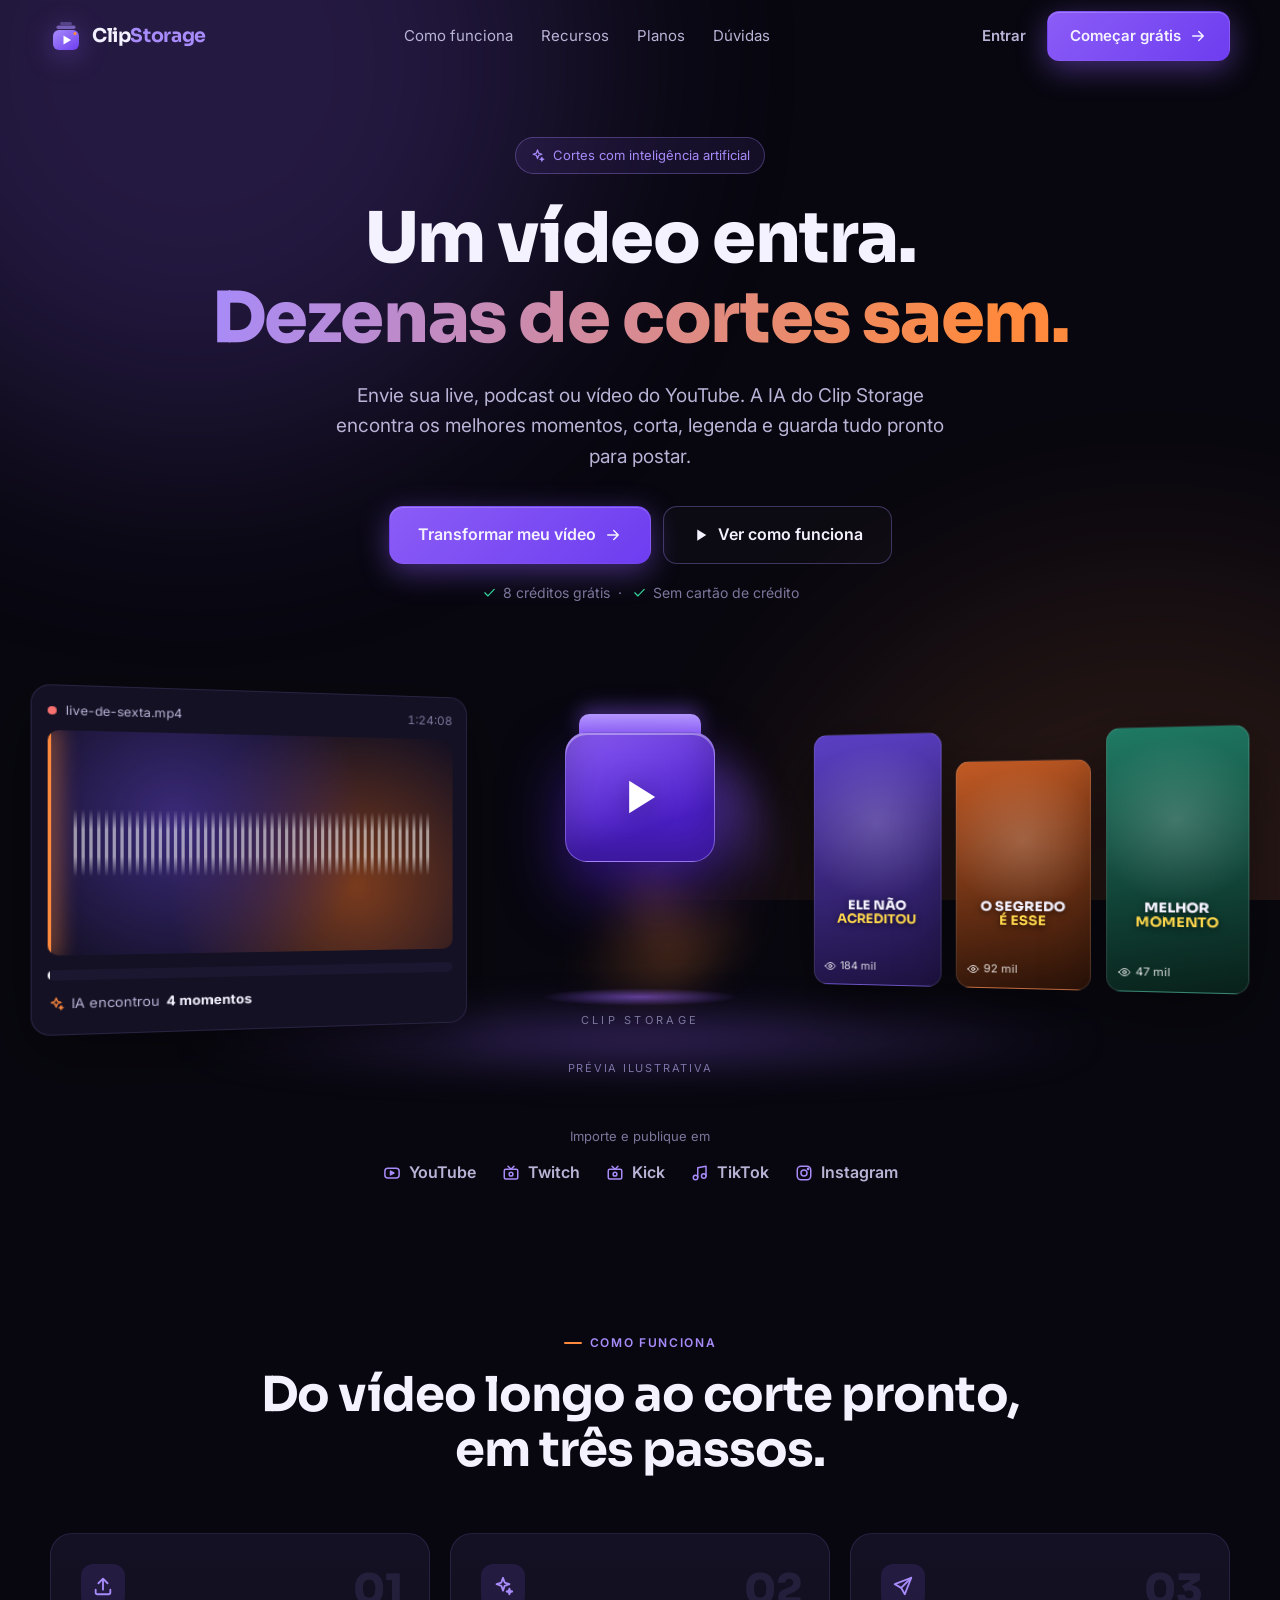
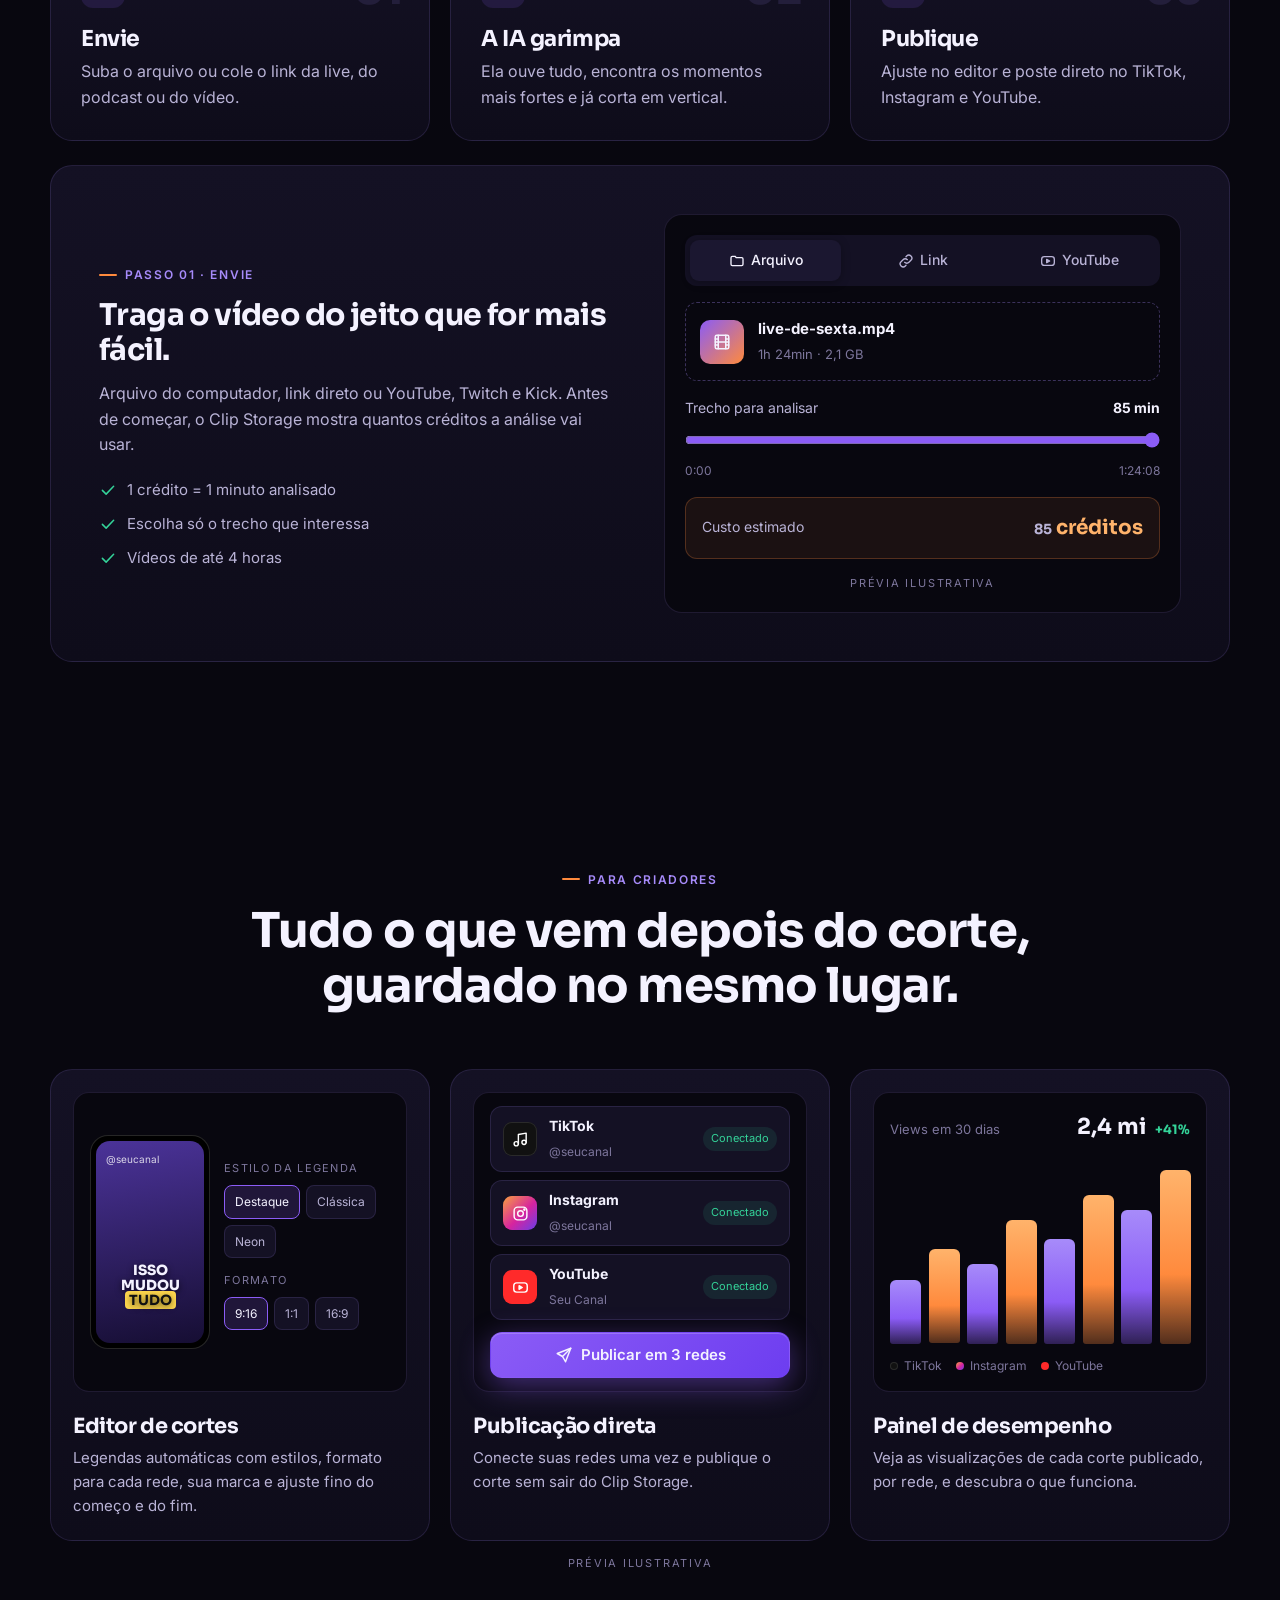
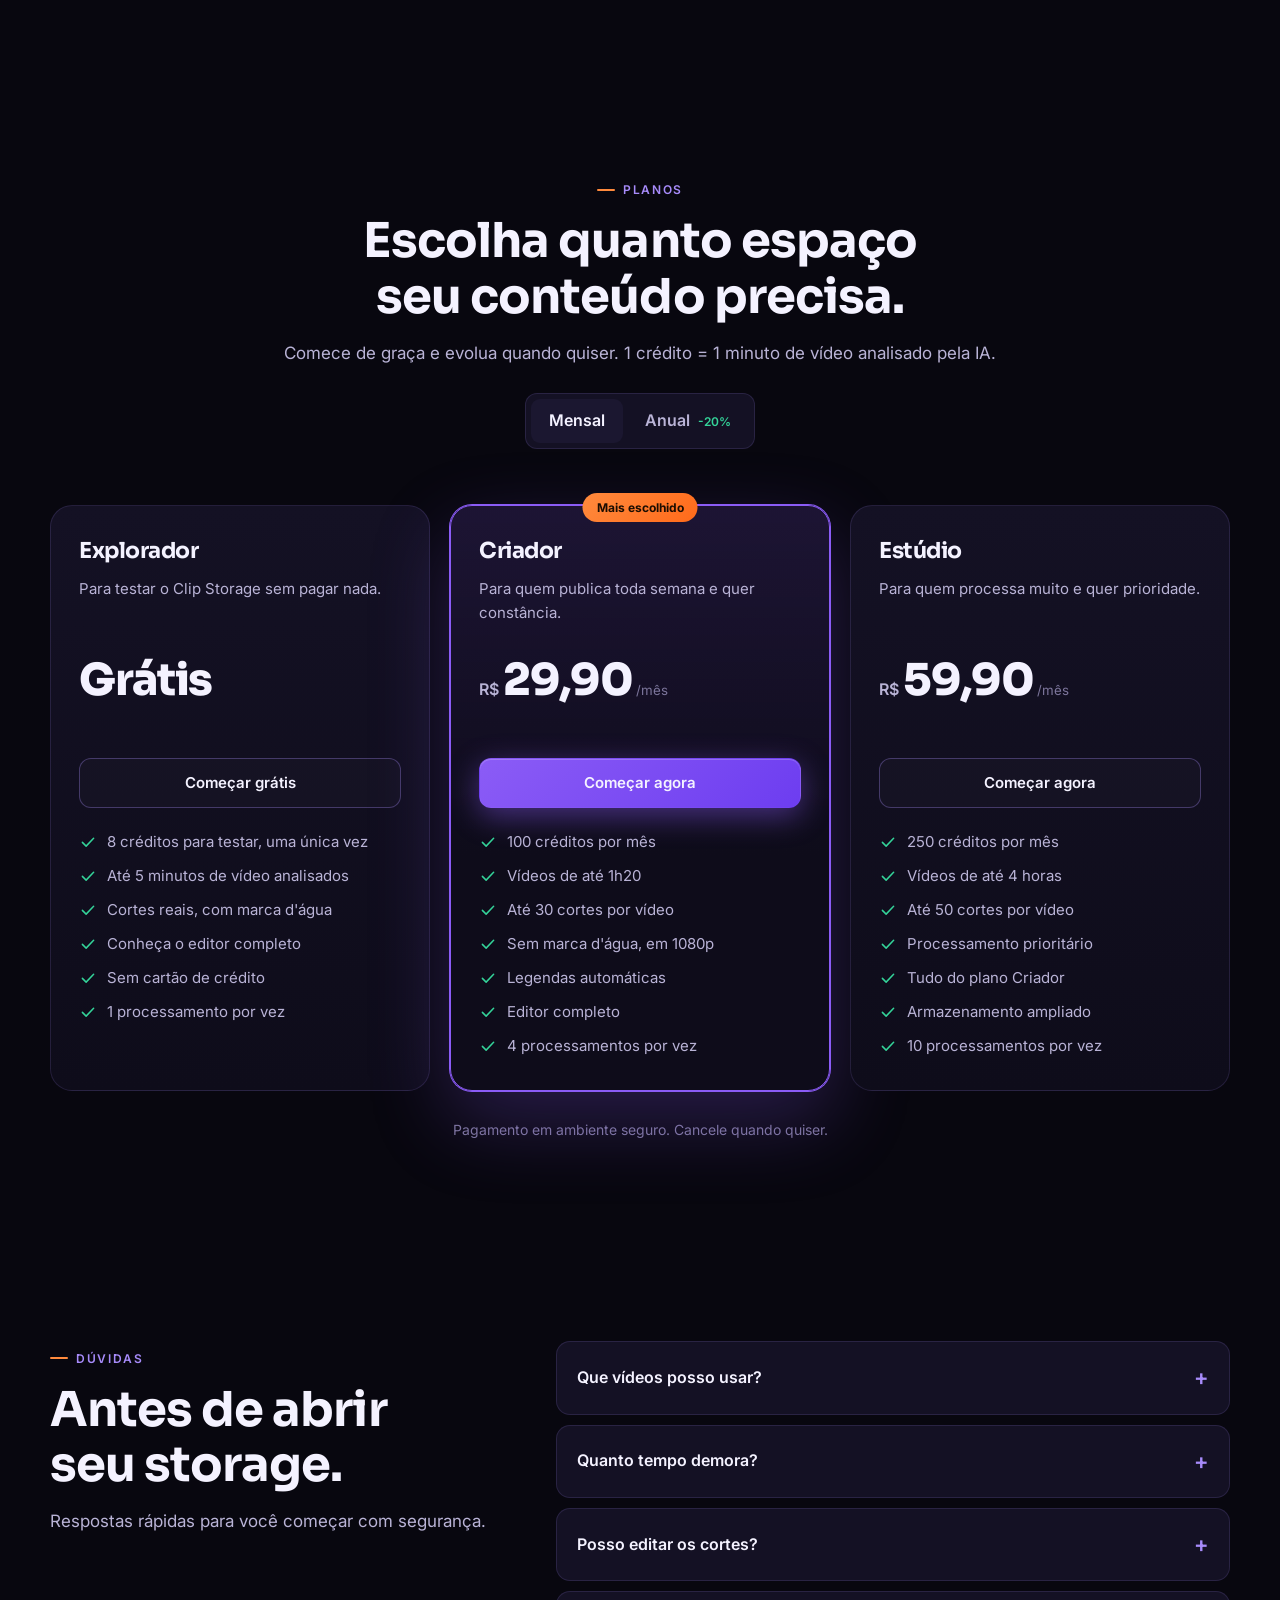
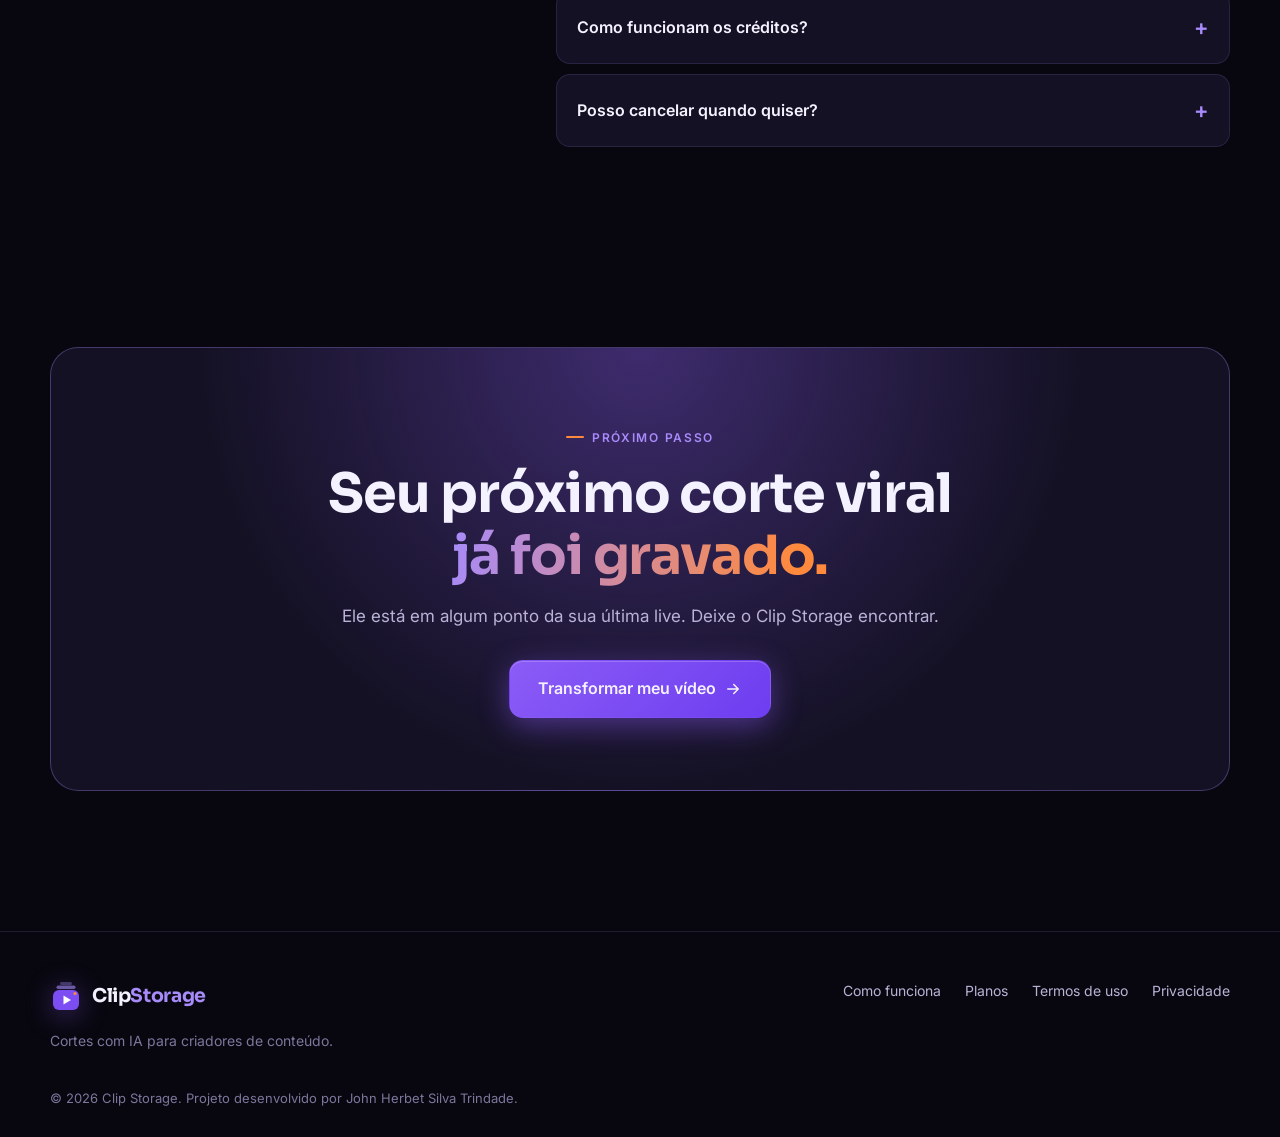
==== commit 34df3ef2: "Enquadramento inteligente, IA para gameplay e economia de disco - Detecta o rosto e monta o vertical" ====
--- a/index.html
+++ b/index.html
@@ -27,7 +27,6 @@
       <nav class="menu" id="menu" aria-label="Principal">
         <a href="#como-funciona">Como funciona</a>
         <a href="#recursos">Recursos</a>
-        <a href="#arena">Campeonatos</a>
         <a href="#planos">Planos</a>
         <a href="#duvidas">Dúvidas</a>
         <div class="menu-acoes-mobile">
@@ -220,33 +219,7 @@
       </div>
     </section>
 
-    <!-- ================= ARENA / CAMPEONATOS ================= -->
-    <section class="secao" id="arena">
-      <div class="container arena cartao revelar">
-        <div class="arena-texto">
-          <span class="etiqueta">Arena Clip Storage</span>
-          <h2>Cortou. Postou.<br><span class="grad">Faturou.</span></h2>
-          <p>Participe dos campeonatos, publique seus cortes e dispute o ranking por visualizações. Os melhores colocados levam prêmios em dinheiro.</p>
-          <ol class="arena-passos">
-            <li><span>1</span><div><b>Inscreva-se</b>Escolha um campeonato aberto.</div></li>
-            <li><span>2</span><div><b>Crie e publique</b>Gere os cortes e poste nas suas redes.</div></li>
-            <li><span>3</span><div><b>Envie o link</b>Cada vídeo aprovado soma views no ranking.</div></li>
-          </ol>
-          <a href="campeonatos.html" class="btn btn-destaque">Ver campeonatos <i data-icone="trofeu"></i></a>
-        </div>
-        <div class="ranking">
-          <div class="ranking-topo"><span><i data-icone="trofeu"></i> Ranking ao vivo</span><small>Termina em 4d 12h</small></div>
-          <ol>
-            <li class="r1"><span class="pos">1</span><span class="avatar" style="--c:#8b5cf6">MC</span><b>@mariacortes</b><span class="r-views">1,2 mi</span><span class="premio">R$ 1.500</span></li>
-            <li class="r2"><span class="pos">2</span><span class="avatar" style="--c:#ff8a3d">LP</span><b>@lucas.podcuts</b><span class="r-views">870 mil</span><span class="premio">R$ 800</span></li>
-            <li class="r3"><span class="pos">3</span><span class="avatar" style="--c:#34d399">JV</span><b>@jvclips</b><span class="r-views">640 mil</span><span class="premio">R$ 400</span></li>
-            <li><span class="pos">4</span><span class="avatar" style="--c:#60a5fa">AN</span><b>@anacortez</b><span class="r-views">512 mil</span></li>
-            <li class="voce"><span class="pos">12</span><span class="avatar" style="--c:#a78bfa">VC</span><b>Você</b><span class="r-views">98 mil</span></li>
-          </ol>
-          <p class="ilustrativo">Prévia ilustrativa</p>
-        </div>
-      </div>
-    </section>
+    <!-- Campeonatos: desativados no beta (o código continua em campeonatos.html) -->
 
     <!-- ================= PLANOS ================= -->
     <section class="secao" id="planos">
@@ -291,7 +264,7 @@
               <li><i data-icone="check"></i> Até 30 cortes por vídeo</li>
               <li><i data-icone="check"></i> Sem marca d'água, em 1080p</li>
               <li><i data-icone="check"></i> Legendas automáticas</li>
-              <li><i data-icone="check"></i> Participação em campeonatos</li>
+              <li><i data-icone="check"></i> Editor completo</li>
               <li><i data-icone="check"></i> 4 processamentos por vez</li>
             </ul>
           </article>
@@ -343,10 +316,6 @@
             <p>1 crédito equivale a 1 minuto de vídeo analisado. Os créditos dos planos pagos renovam a cada ciclo. Antes de cada análise, mostramos o custo exato.</p>
           </details>
           <details>
-            <summary>Como participo dos campeonatos?</summary>
-            <p>Assinantes dos planos Criador e Estúdio podem se inscrever nos campeonatos abertos, publicar os cortes e enviar os links. O ranking é por visualizações e os primeiros colocados ganham prêmios.</p>
-          </details>
-          <details>
             <summary>Posso cancelar quando quiser?</summary>
             <p>Sim, sem multa. Você continua com acesso até o fim do período já pago.</p>
           </details>
@@ -375,7 +344,6 @@
       <nav aria-label="Rodapé">
         <a href="#como-funciona">Como funciona</a>
         <a href="#planos">Planos</a>
-        <a href="campeonatos.html">Campeonatos</a>
         <a href="termos.html">Termos de uso</a>
         <a href="privacidade.html">Privacidade</a>
       </nav>
